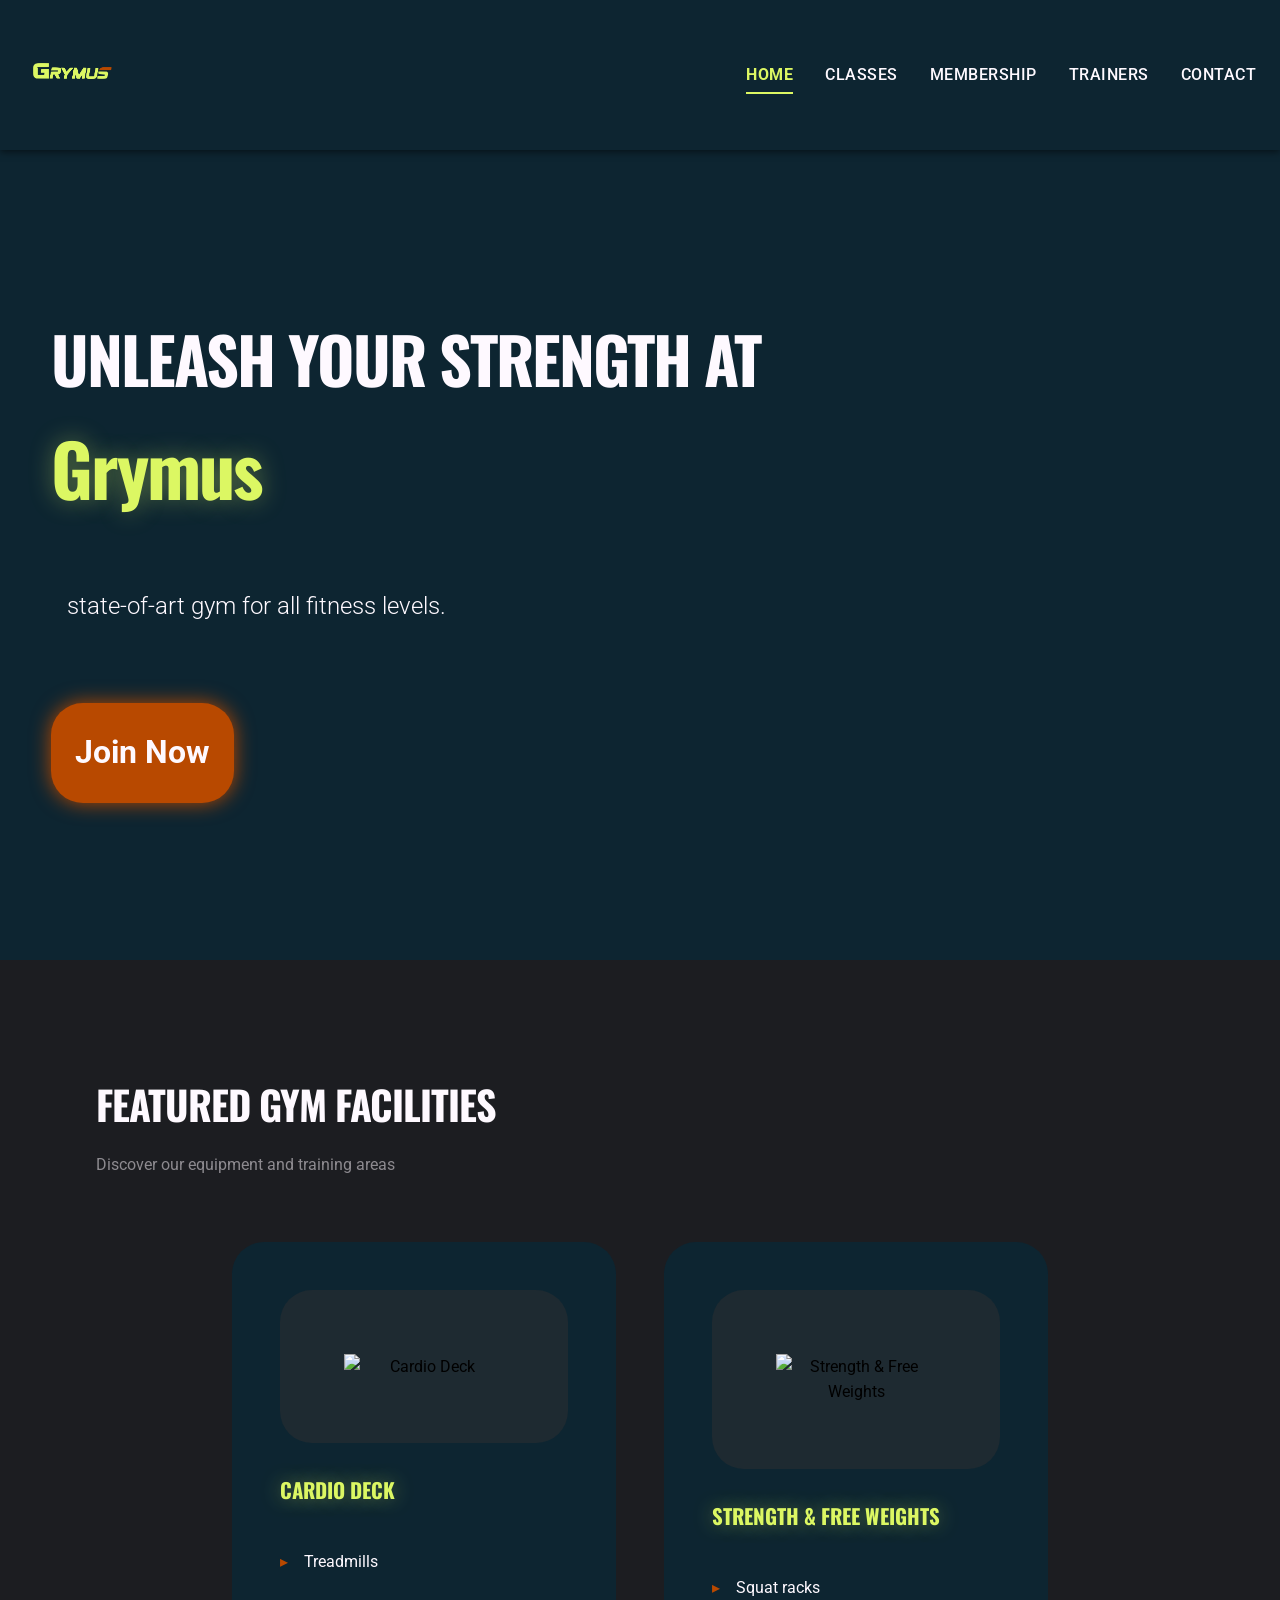
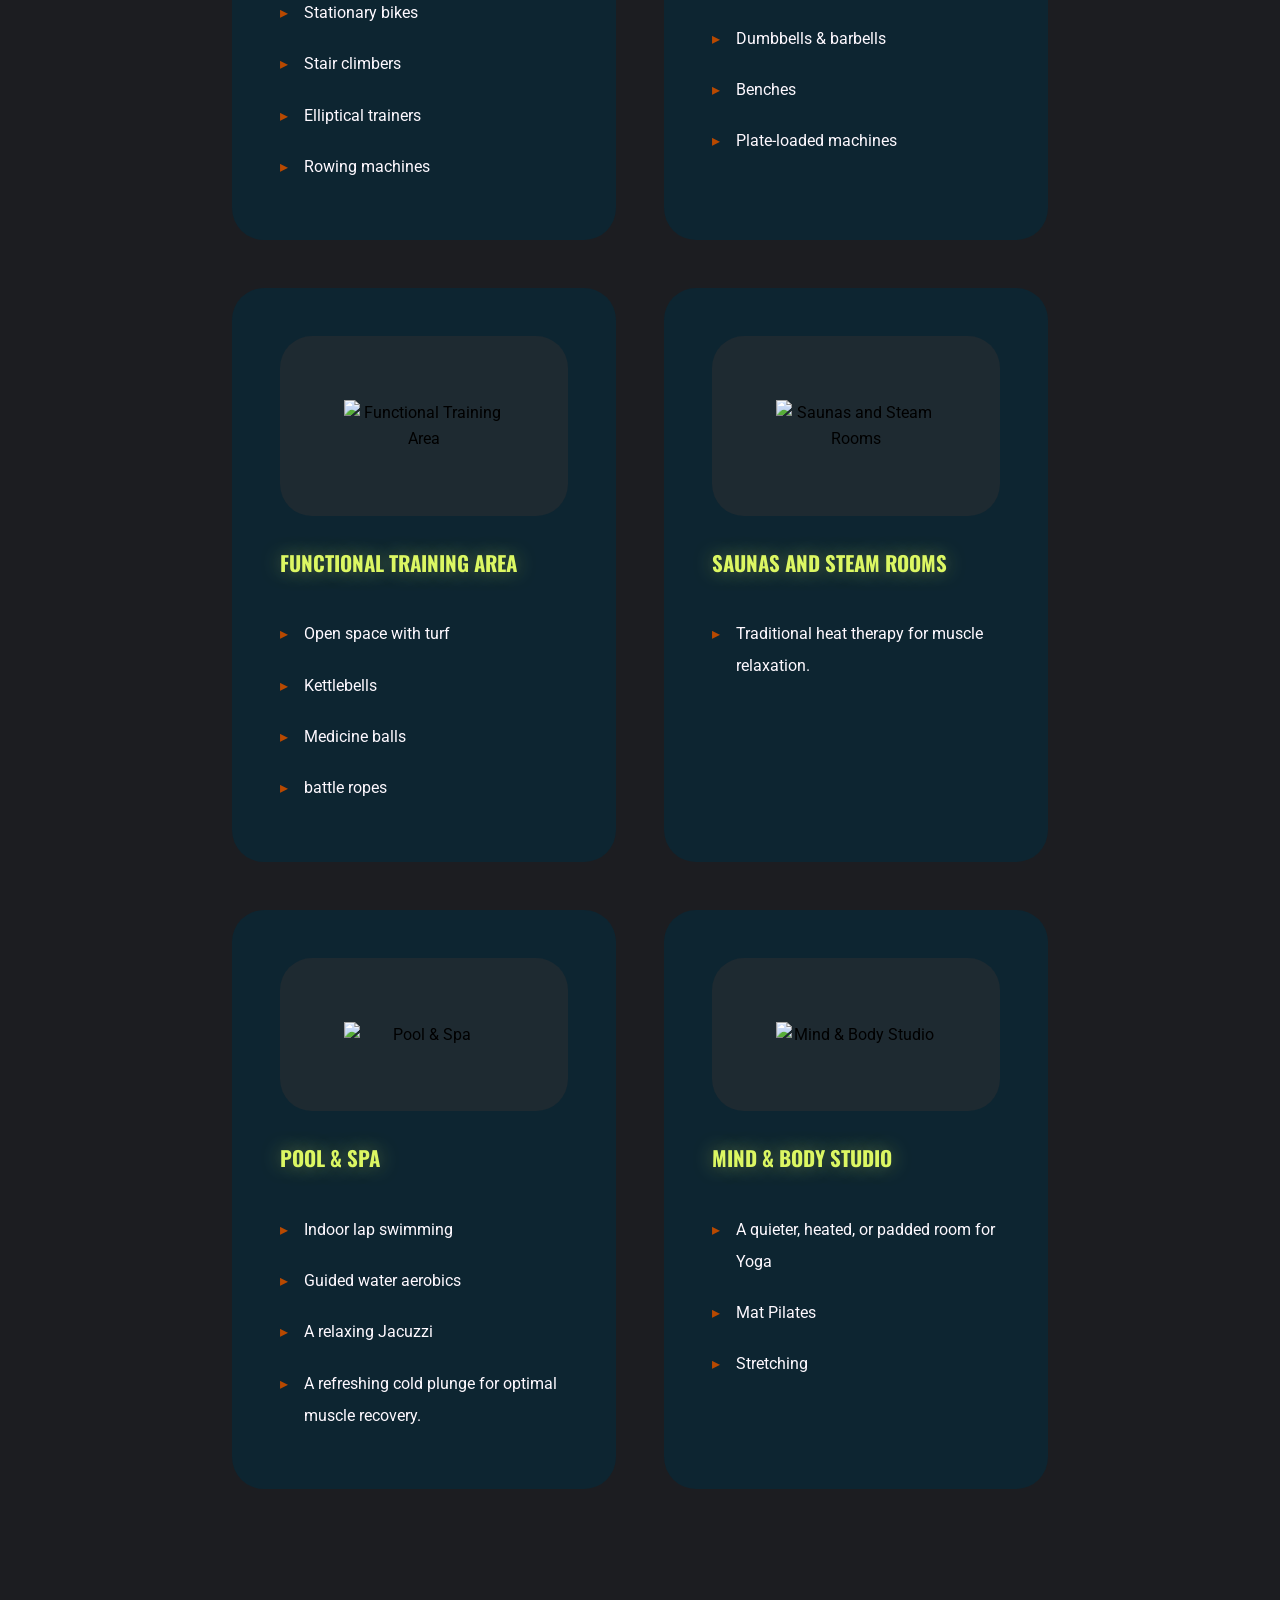
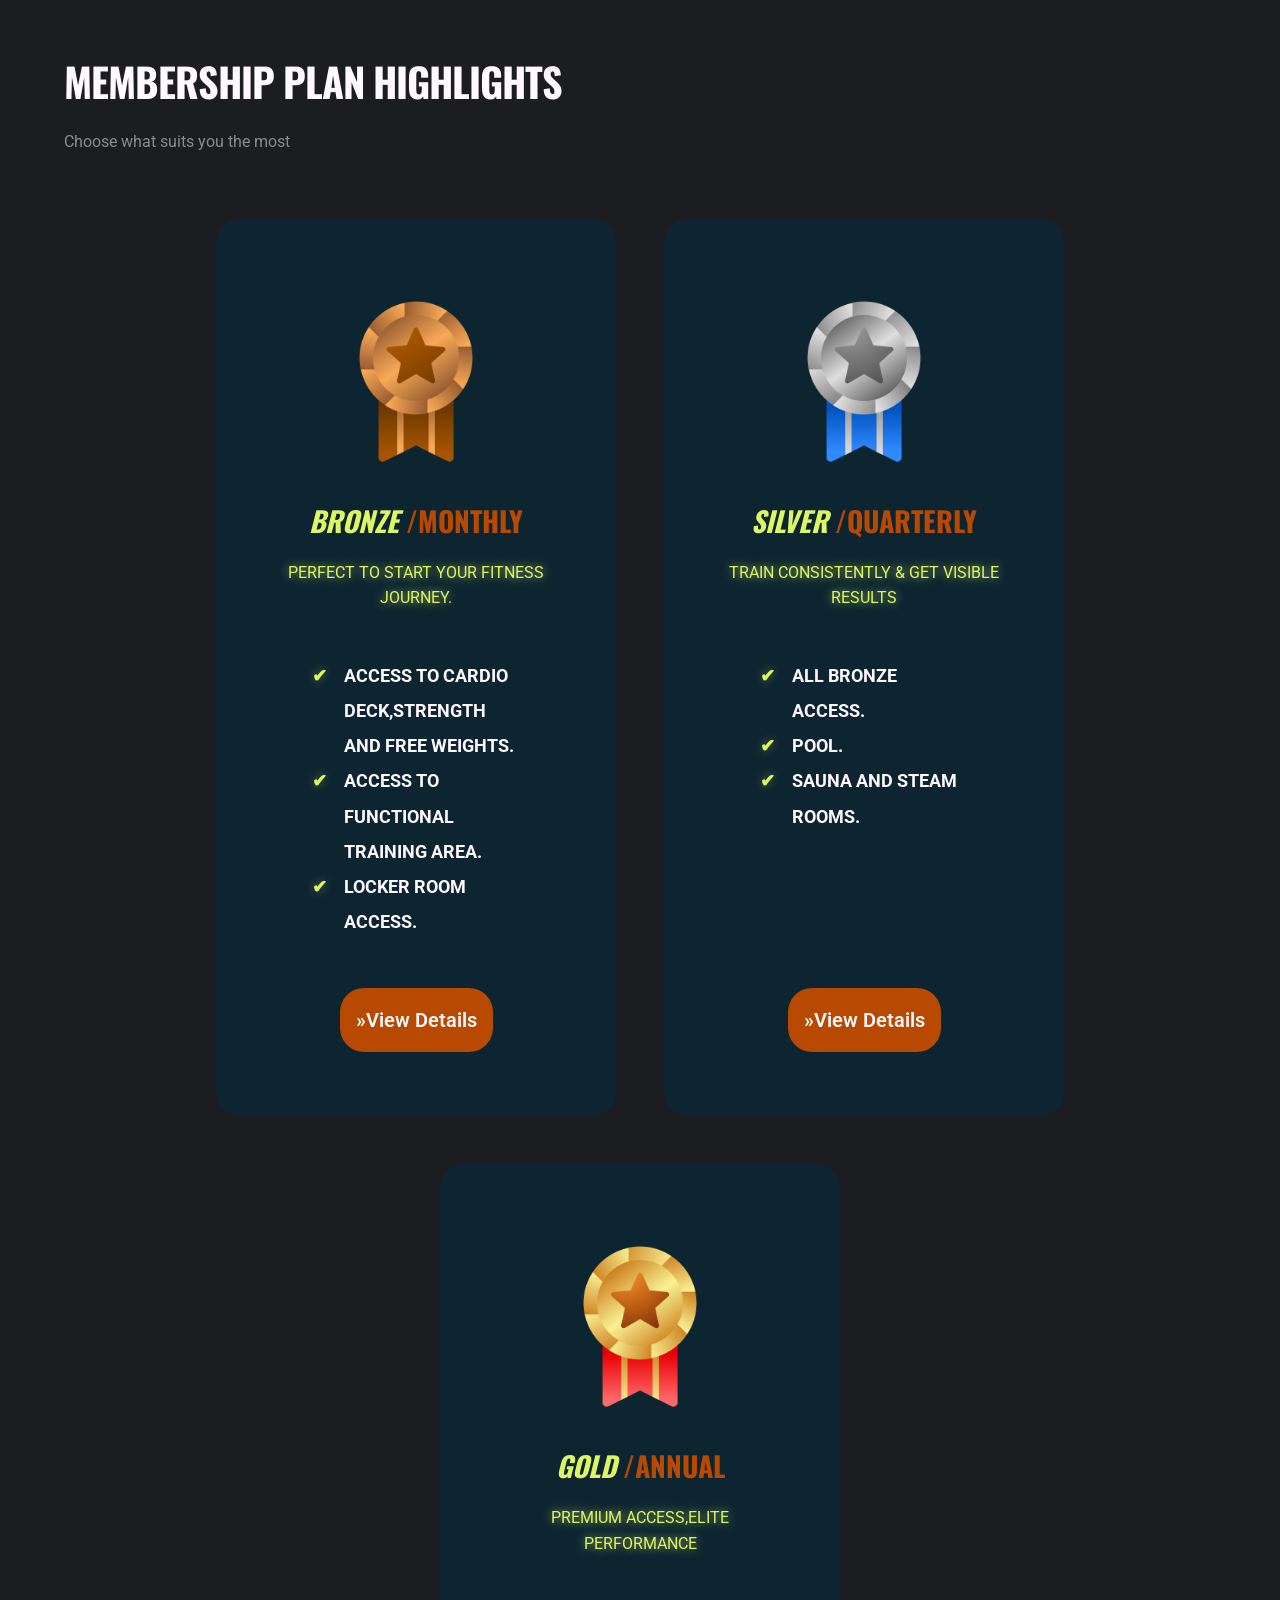
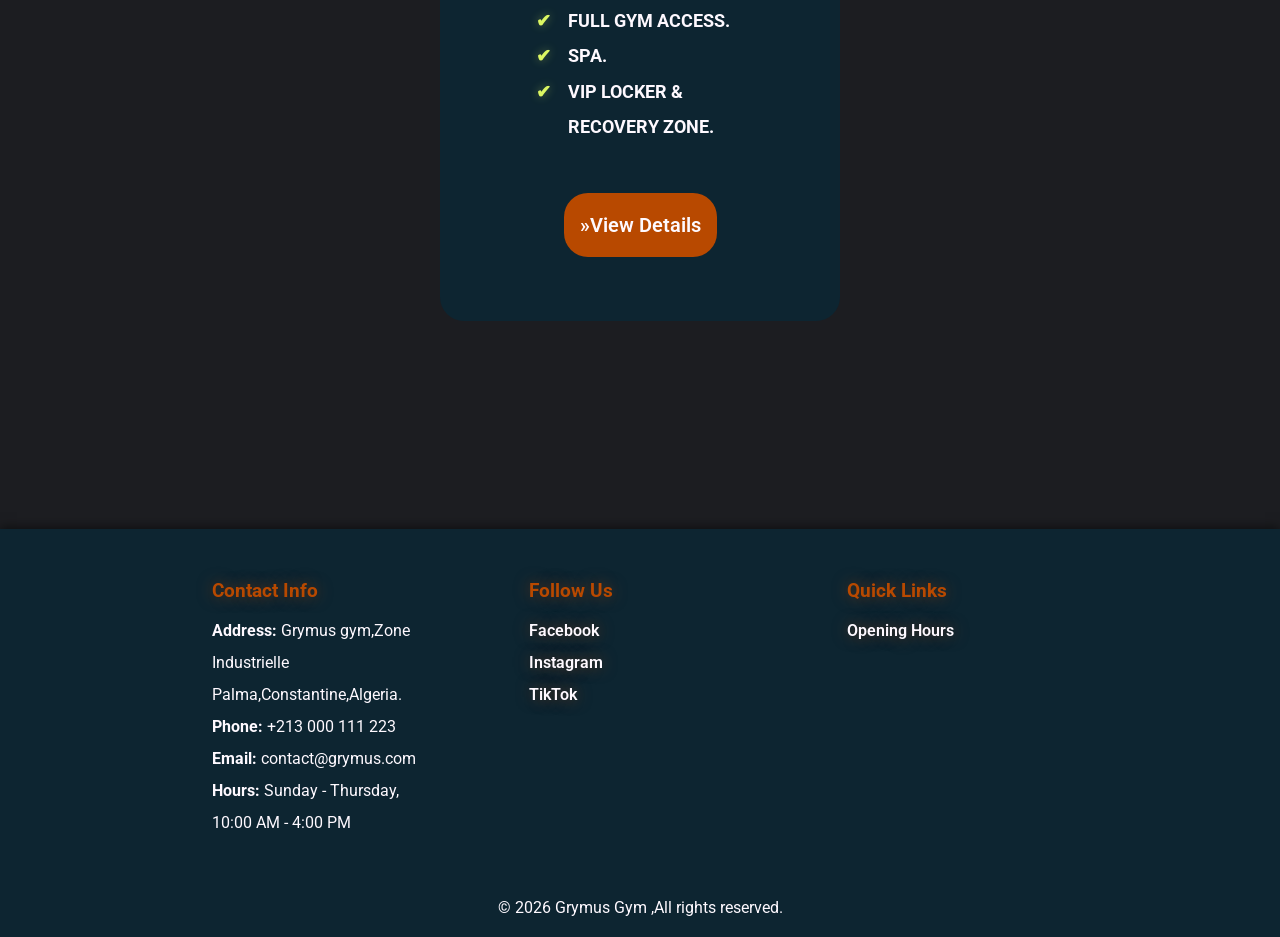
==== index.html @ 1674b396 "Add files via upload" ====
<!DOCTYPE html>
<html lang="en">
<head>
    <meta charset="UTF-8">
    <meta name="viewport" content="width=device-width, initial-scale=1.0">
    <title>Home-Grymus</title>
    <link rel="stylesheet" href="style.css">
    <link rel="preconnect" href="https://fonts.googleapis.com">
    <link rel="preconnect" href="https://fonts.gstatic.com" crossorigin>
    <link href="https://fonts.googleapis.com/css2?family=Inter:ital,opsz,wght@0,14..32,100..900;1,14..32,100..900&family=Oswald:wght@200..700&family=Roboto:ital,wght@0,100..900;1,100..900&family=Syne:wght@400..800&display=swap" rel="stylesheet">
</head>
<body>


    <!--NAVIGATION BAR-->

    <nav>
        <img src="imgs/logoWebDevFinal.png" alt="Grymus Logo" height="150" width="100">
        <ul>
            <li><a href="index.html" class="active">Home</a></li>
            <li><a href="classes.html">Classes</a></li>
            <li><a href="membership.html">Membership</a></li>
            <li><a href="trainers.html">Trainers</a></li>
            <li><a href="contact.html">Contact</a></li>
        </ul>
    </nav>


    <!--HERO SECTION-->

    <header id="hero">
        <h1>UNLEASH YOUR STRENGTH AT<br><span>Grymus</span></h1>
        <p>state-of-art gym for all fitness levels.</p>
        <a href="membership.html">Join Now</a>
    </header>



    <main>
    <!--FEATURED GYM FACILITIES SECTION-->
       <section id="featured-gym-facilities">
           <h2>Featured Gym Facilities</h2>
           <p>Discover our equipment and training areas</p>
           <div id="gym-facilities-cards">
              <div class="gym-facility-card">
                  <img src="" alt="Cardio Deck">
                  <h3>Cardio Deck</h3>
                  <ul>
                      <li>Treadmills</li>
                      <li>Stationary bikes</li>
                      <li>Stair climbers</li>
                      <li>Elliptical trainers</li>
                      <li>Rowing machines</li>
                  </ul>
              </div>
              <div class="gym-facility-card">
                  <img src="" alt="Strength & Free Weights">
                  <h3>Strength & Free Weights</h3>
                  <ul>
                      <li>Squat racks</li>
                      <li>Dumbbells & barbells</li>
                      <li>Benches</li>
                      <li>Plate-loaded machines</li>
                  </ul>
              </div>
              <div class="gym-facility-card">
                  <img src="" alt="Functional Training Area">
                  <h3>Functional Training Area</h3>
                  <ul>
                      <li>Open space with turf</li>
                      <li>Kettlebells</li>
                      <li>Medicine balls</li>
                      <li>battle ropes</li>
                  </ul>
              </div>
              <div class="gym-facility-card">
                  <img src="" alt="Saunas and Steam Rooms">
                  <h3>Saunas and Steam Rooms</h3>
                  <ul><li>Traditional heat therapy for muscle relaxation.</li></ul>
              </div>
              <div class="gym-facility-card">
                  <img src="" alt="Pool & Spa">
                  <h3>Pool & Spa</h3>
                  <ul>
                      <li>Indoor lap swimming</li>
                      <li>Guided water aerobics</li>
                      <li>A relaxing Jacuzzi</li>
                      <li>A refreshing cold plunge for optimal muscle recovery.</li>
                  </ul>
              </div>
              <div class="gym-facility-card">
                  <img src="" alt="Mind & Body Studio">
                  <h3>Mind & Body Studio</h3>
                  <ul>
                      <li>A quieter, heated, or padded room for Yoga</li>
                      <li>Mat Pilates</li>
                      <li>Stretching</li>
                  </ul>
              </div>
           </div>
       </section>
       <!--MEMBERSHIP PLAN HIGHLIGHTS SECTION-->
       <section id="membership-plan-highlights">
           <h2>Membership Plan Highlights</h2>
           <p>Choose what suits you the most</p>
           <div id="membership-cards">
               <div class="membership-plan-card">
                  <img src="imgs/bronze-medal.png" alt="Bronze Medal">
                  <h3><span>Bronze</span> /Monthly</h3>
                  <p>Perfect to start your fitness journey.</p>
                  <ul>
                      <li>Access to Cardio Deck,Strength and Free Weights.</li>
                      <li>Access to Functional Training Area.</li>
                      <li>Locker room access.</li>
                  </ul>
                  <a href="membership.html">View Details</a>
              </div>
              <div class="membership-plan-card">
                  <img src="imgs/silver-medal.png" alt="Silver Medal">
                  <h3><span>Silver</span> /Quarterly</h3>
                  <p>Train consistently & get visible results</p>
                  <ul>
                      <li>All Bronze access.</li>
                      <li>Pool.</li>
                      <li>Sauna and Steam Rooms.</li>
                  </ul>
                  <a href="membership.html">View Details</a>
              </div>
              <div class="membership-plan-card">
                  <img src="imgs/gold-medal.png" alt="Gold Medal">
                  <h3><span>Gold</span> /Annual</h3>
                  <p>Premium access,elite performance</p>
                  <ul>
                      <li>Full gym access.</li>
                      <li>Spa.</li>
                      <li>VIP locker & recovery zone.</li>
                  </ul>
                  <a href="membership.html">View Details</a>
              </div>
           </div>
        </section>
    </main>
    <!--FOOTER SECTION-->
    <footer>
        <div id="footer-columns">
            <div class="footer-column">
               <h3>Contact Info</h3>
               <ul>
                 <li><strong>Address:</strong> Grymus gym,Zone Industrielle Palma,Constantine,Algeria.</li>
                 <li><strong>Phone:</strong> +213 000 111 223</li>
                 <li><strong>Email:</strong> contact@grymus.com</li>
                 <li><strong>Hours:</strong> Sunday - Thursday, 10:00 AM - 4:00 PM</li>
               </ul>
            </div>
            <div class="footer-column">
               <h3>Follow Us</h3>
               <ul>
                   <li><a href="">Facebook</a></li>
                   <li><a href="">Instagram</a></li>
                   <li><a href="">TikTok</a></li>
               </ul>
           </div>
           <div class="footer-column">
               <h3>Quick Links</h3>
               <ul>
                 <li><a href="contact.html#opening-hours-table">Opening Hours</a></li>
               </ul>
           </div>
        </div>
        <p>&copy; 2026 Grymus Gym ,All rights reserved.</p>
   </footer>
   
</body>
</html>
---- style.css ----
*{
    box-sizing: border-box;
    margin: 0;
    padding: 0;
    

}

body{
    background: var(--bg);
    line-height: 1.6;
    font-size: 1rem;
    font-family: "Roboto", sans-serif;
    overflow-x: hidden;
}


/*colors*/

:root {
    --primary: #0D2531;       
    --accent: #DCF763;  
    --secondary: #B84900;      
    --bg: #1C1D21;      
    --text: #FEF9FF;           
}


/*navigation part*/

nav{
    position: sticky;
    top: 0;
    z-index: 1000;
    padding: 0 1rem;
    display: flex;
    flex-wrap: wrap;
    justify-content: space-between;
    background-color: var(--primary);
    align-items: center;
    box-shadow: 0 2px 7px rgba(0, 0, 0, 0.504);
    max-width: 100%;
}

nav ul{
    list-style: none;
    display: flex;
    flex-wrap: wrap;
    justify-content: space-between;
    gap: 0.75rem;

}

nav li a{
    text-decoration: none;
    font-size: 0.85rem;
    color: var(--text);
    font-weight: 500;
    letter-spacing: 0.5px;
    text-transform: uppercase;
    padding: 0.5rem 0;
    transition: color 0.3s ease;
}




nav li a:hover{
    color: var(--accent);
    
}

nav li a.active{
    color: var(--accent);
    font-weight: 700;
    border-bottom: 2px solid var(--accent);
}

/*hero part*/

#hero{
    height: 90vh;
    background-attachment: fixed;
    padding: 0 4%;
    background:var(--primary);
    display: flex;
    flex-direction: column;
    justify-content: center;
    align-items: flex-start;
    position: relative;
    gap: 30px;
}

#hero>h1{
    color: var(--text);
    font-size: 2rem;
    font-weight: 700;
    font-family: "Oswald", sans-serif;
    margin-bottom: 1rem;
    letter-spacing: -2px;
}

#hero  span{
    color: var(--accent);
    font-family: "Oswald", sans-serif;
    font-size: 2.5rem;
    text-shadow: 0 0 25px #dcf7635b;
}

#hero > p{
    color: var(--text);
    font-size: 1rem;
    font-weight: 300;
    padding: 1rem;
    margin-bottom: 2rem;
}

#hero > a{
    text-decoration: none;
    color: var(--text);
    font-size: 1.25rem;
    font-weight: bold;
    background-color: var(--secondary);
    padding: 1rem;
    border-radius: 1rem;
    box-shadow:0 0 20px var(--secondary);
}

#hero > a:hover{
    background: #8a3700;
    color: #fef9ffc6;
}

main {
    padding: 2rem 4%;
}

section h2{
    font-family: 'Oswald', sans-serif;
    font-size: 1.75rem;
    font-weight: 700;
    color: var(--text);
    text-transform: uppercase;
    margin-bottom: 1rem;
    letter-spacing: -1px;
    position: relative;
}
h2+p{
    color: #fef9ff7f;
    margin-bottom: 2rem;
    position: relative;
}

/*homepage gym facilities part*/

#featured-gym-facilities,#membership-plans{
    padding: 1rem;
    margin-bottom: 3rem;
}

#gym-facilities-cards{
    display: flex;
    flex-wrap: wrap;
    justify-content: center;
    gap: 3rem;
    margin-top: 4rem;
    
}

.gym-facility-card{
    flex: 0 0 100%;
    padding: 3rem;
    background-color: var(--primary);
    display: flex;
    flex-direction: column;
    gap: 30px;
    border-radius: 2rem;
    transition: all 0.3s ease;

}
.gym-facility-card:hover{
    box-shadow:  0 0 20px var(--accent);
    transform: translateY(10px);
}

.gym-facility-card img{
    background-color: #1e2a31;
    padding: 4rem;
    border-radius: 2rem;
    text-align: center;
}

.gym-facility-card h3{
    color: var(--accent);
    font-size: 1.3rem;
    text-transform: uppercase;
    text-align: left;
    text-shadow: 0 0 20px #dcf76367;
    font-family: "Oswald",sans-serif;
}


.gym-facility-card ul{
    list-style: none;
    text-align: left;
    line-height: 2;
}
.gym-facility-card li{
    padding-top: 0.6rem;
    padding-bottom: 0.6rem;
    color: var(--text);
    font-size: 1rem;
    padding-left: 1.5rem;
    position: relative;
}

.gym-facility-card li::before{
    content: "▸";
    color: var(--secondary);
    position: absolute;
    left: 0;
}

/*homepage membership plans part*/

#membership-cards{
    display: flex;
    flex-wrap: wrap;
    justify-content: center;
    gap: 3rem;
    margin:4rem 0 8rem 0;
}

.membership-plan-card{
    flex: 0 0 100%;
    text-align: center;
    background: var(--primary);
    padding: 4rem;
    border-radius: 1.5rem;
    display: flex;
    flex-direction: column;
    align-items: center;
    justify-content: space-between;
    gap: 1rem;
    transition: all 0.3s ease;
   
}

.membership-plan-card:hover{
    box-shadow: inset 0 0 20px #b84a00d3;
    transform: scale(1.02);
}

.membership-plan-card h3{
    color: var(--secondary);
    font-size: 1.75rem;
    font-family: "Oswald",sans-serif;
    text-transform: uppercase;
}

.membership-plan-card span{
    color: var(--accent);
    font-style: italic;
}

.membership-plan-card img{
    height: 200px;
    width: 200px;
}

.membership-plan-card ul{
    list-style: none;
    color: var(--text);
    text-align: left;
    line-height: 2;
    padding: 2rem;
    
}

.membership-plan-card li{
    font-size: 1.1rem;
    font-weight: 700;
    padding-left: 2rem;
    text-transform: uppercase;
    position: relative;
    font-family: 'roboto',sans-serif;
    
}
.membership-plan-card li::before{
    content: "✔";
    color: var(--accent);
    text-shadow: 0 0 10px #dcf7636a;
    position: absolute;
    left: 0;
}


.membership-plan-card a{
    padding: 1rem;
    text-decoration: none;
    font-size: 1.25rem;
    background: var(--secondary);
    border-radius: 1.5rem;
    color: var(--text);
    font-weight: 600;
    margin-top: auto;
}

.membership-plan-card a::before{
    content: '\00BB';
    color: var(--text);
}

.membership-plan-card p{
    color: var(--accent);
    text-shadow: 0 0 10px #dcf763be;
    text-transform: uppercase;
}

.membership-plan-card a:hover{
    background: #8a3700;
    color: #fef9ffc6;
}


/*footer part*/

footer{
    display: flex;
    flex-direction: column;
    align-items: center;
    justify-content: center;
    gap: 1.5rem;
    background-color: var(--primary);
    padding: 1rem;
    color: var(--text);
    box-shadow: 0 -2px 10px rgba(0, 0, 0, 0.504);
}

#footer-columns{
    display: flex;
    justify-content: center;
    align-items: flex-start;
    flex-wrap: wrap;
    gap: 2rem;
}

.footer-column{
    padding: 2rem;
    flex: 1 1 15.5rem;
}

.footer-column ul{
    list-style: none;
    line-height: 2;
}

.footer-column h3,.footer-column a{
    padding-bottom: 0.5rem;
    color: var(--secondary);
    text-shadow: 0 0 15px #b84a008d;
} 

.footer-column a,#contact-us a{
    text-decoration: none;
    font-weight: 600;
    color: var(--text);
}

.footer-column a:hover,#contact-us a:hover{
    color: var(--accent);
    text-shadow: 0 0 15px #dcf76364;
    text-decoration: underline var(--accent);
}




.page-header{
    padding: 3rem 1.5rem ;
    text-align: center;
    background: var(--primary);
}
.page-header h1{
    text-transform: uppercase;
    letter-spacing: -2px;
    font-size: 2rem;
    font-family: 'Oswald',sans-serif;
    color: var(--text);
    

}

.page-header span{
    color: var(--accent);
    text-shadow: 0 0 10px #dcf7638b;
}

.page-header p{
    color: var(--text);
    text-transform: uppercase;
    font-size: 1rem;
    font-style: italic;
}


/*classes part*/


#classes-table caption{
    color: var(--text);
    font-family:"Oswald",sans-serif ;

 }

#classes-table,#opening-hours-table{
    overflow-x: auto;
    -webkit-overflow-scrolling: touch;
    display: block;
}


#classes-table table,#opening-hours-table table{
    border-collapse: collapse;
    margin: 25px 0;
    font-size: 0.8em;
    min-width: 400px;
    border-radius: 9px 9px 0 0;
    overflow: hidden;
    box-shadow:0 0 20px #3a3c45b1;
    transition: all 0.3s ease;
}
#classes-table thead tr,#opening-hours-table thead tr{
    color: var(--accent);
    text-align: center;
    background-color: var(--primary);
    font-weight: 500;
}
#classes-table th,#classes-table td,#opening-hours-table th,#opening-hours-table td{
    padding: 8px 10px;
    font-weight: 500;
}

#classes-table tbody tr:nth-of-type(even),#opening-hours-table tbody tr:nth-of-type(even){
    background-color:#27282d9e;
}

#classes-table td,#opening-hours-table td{
    border: 1px solid var(--primary);
}

#classes-table td, td a,#opening-hours-table td{
    text-decoration: none;
    color: var(--text);
    font-family: 'Lucida Sans Regular', 'Lucida Grande', 'Lucida Sans Unicode', Geneva, Verdana, sans-serif ;
    
}

#classes-table td a:hover{
    color: var(--secondary);
}


/*membership page part*/

#membership-plans-container{
    display: grid;
    grid-template-columns: 1fr;
    gap: 2rem;
    margin-top: 4rem;
}

.membership-plan{
    text-align: center;
    display: flex;
    flex-direction: column;
    flex:0 0 26rem;
    align-items: center;
    justify-content: space-between;
    background-color: var(--primary);
    padding: 4rem;
    border-radius: 1.25rem;
    gap: 1rem;
    transition: all 0.3s ease;
    
}

.membership-plan:hover{
    transform: scale(1.05);
    background: linear-gradient(135deg,var(--primary) 0%,#102c3a 50%, #1c3f3c 75%,#dcf76368 100%);
}

.membership-plan h3{
    color: var(--text);
    font-size: 2rem;
    font-family: 'Oswald', sans-serif;
    text-transform: uppercase;
    letter-spacing: -1px;
    margin-bottom: 2rem;
}

.membership-plan h3 span{
    color: var(--secondary);
}

.membership-plan h3 .badge{
    color: var(--accent);
    text-shadow: 0 0 20px #dcf76360;
}

.membership-plan h3 .badge::before{
    content: "\2605";
    color: var(--secondary);
    font-size: 2.5rem;
    margin-right: 6px;
    text-shadow: 0 0 10px var(--secondary);
}

.recommended{
    box-shadow: 0 0 30px #b84a009d;
}

.membership-plan h4{
    color: var(--text);
    text-transform: uppercase;
    font-size: 1.5rem;
    letter-spacing: -0.5px;
}

.membership-plan dl{
    text-align: left;
    padding: 0.75rem;
}
.membership-plan dt{
    color: var(--secondary);
    font-weight: 700;
    font-size: 1.2rem;
    text-transform: uppercase;
}
.membership-plan dd{
    color: var(--text);
    font-weight: 500;
}

.price{
    font-weight: 700;
    font-size: 2rem;
    color: var(--accent);
    text-shadow: 0 0 10px #dcf7639b;
    text-transform: uppercase;
    font-family: "Oswald",sans-serif;
    letter-spacing: -2px;
    margin-bottom: 1rem;
}

.price::after{
    content:'';
    display: block;
    width: 40%;
    height: 4px;
    margin-top: 4px;
    background: var(--accent);
    border-radius: 2px;
    opacity: 0.6;
}

#registration-form{
    padding: 1rem;
}

#registration-form fieldset,#contact-form fieldset{
    padding: 1.5rem;
    border-radius: 1rem;
    background: var(--primary);
    border-color: var(--accent);
    margin: 1.5rem 0;
    display: flex;
    flex-direction: column;
    justify-content: center;
    align-items: center;
    gap: 0.5rem;
    box-shadow: 0 0 30px #dcf76340;
}

#registration-form fieldset legend,#contact-form fieldset legend{
    color: var(--accent);
    text-transform: uppercase;
    letter-spacing: -0.5px;
    font-weight: 700;
    font-size: 1.2rem;
    font-family: 'Oswald',sans-serif;
}

#registration-form fieldset input,#contact-form input{
    padding: 1rem;
    border-radius: 1rem;
    color: var(--secondary);
    font-weight: 600;
    width: 90%;
    transition: all 0.2s ease;
}


input[type="radio"],input[type="checkbox"]{
    accent-color: var(--accent);
}

input[type="radio"]:checked:focus ,input[type="radio"]:checked:hover{
    box-shadow: 0 0 8px #dcf76366;
    cursor: pointer;
}

input[type="checkbox"]:focus{
    box-shadow: 0 0 8px #dcf76366;
    cursor: pointer;
}

#plan-radio{
    display: flex;
    flex-direction: column;
    justify-content: space-between;
    align-items: flex-start;
    gap: 1rem;
}

#registration-form fieldset input:focus,#contact-form input:focus,#contact-form textarea:focus{
    background-color: #dcf763c8;
    outline: none;
    border: 3px solid var(--secondary);
    box-shadow: inset 0 0 10px #b84a00d7;
}

#registration-form fieldset input:hover,#contact-form input:hover{
    transform: scale(1.02);
}



#plan-radio>label{
    display: flex;
    align-items: center;
    gap: 0.5rem;
    cursor: pointer;
    margin-bottom: 0.5rem;
}

#registration-form fieldset label,#contact-form fieldset label{
    color: var(--text);
    font-size: 1rem;
    font-weight: 700;
    text-transform: uppercase;
}

#terms-and-conditions{
    display: flex;
    flex-direction: column;
    align-items: center;
    justify-content: center;
    gap: 1.5rem;
}

#terms-and-conditions label{
    font-size: 1.5rem;
    font-weight: 700;
    color: var(--text);
}

#terms-and-conditions a{
    text-decoration: none;
    color: var(--secondary);
    transition: all 0.3s ease;

}

#terms-and-conditions a:hover{
    text-shadow: 0 0 10px var(--secondary);
    transform: scale(1.05);
}


/*contact page*/

#registration-form button,#contact-form button{
    padding: 1rem;
    font-size: 1.25rem;
    color: var(--text);
    background: var(--secondary);
    border-radius: 1rem;
    border: none;
    font-weight: 700;
    margin: 1.5rem;
    transition: all 0.3s ease;

}

#registration-form button:hover,#contact-form button:hover{
    transform: scale(1.05);
    box-shadow: 0 0 10px #b84a0083;
}




#contact-form{
    flex: 0 0 55%;

}

#contact-form textarea{
    border-radius: 0.5rem;
    margin: 1rem 0;
    resize: none;
    height: 200px;
    width: 100%;
    transition: all 0.3s ease;
}

#contact-form textarea:hover{
    box-shadow: 0 0 15px var(--secondary);
    transform: scale(1.025);
}

#info-block{
    flex: 0 0 30%;
    display: flex;
    flex-direction: column;
    justify-content: center;
    align-items: center;
}


#contact-form-and-info{
    display: flex;
    flex-wrap: wrap;
    justify-content: center;
    align-items: stretch;
    gap: 3rem;
}

iframe{
    width: 100%;
    height: 300px;
    border-radius: 1rem;
    margin: 1.5rem 0;
    transition: all 0.3s ease;

}

iframe:hover{
    box-shadow: 0 0 20px #dcf763cf;
    transform: scale(1.025);
}
#contact-us,#location,#opening-hours-table{
    text-align: center;
    color: var(--text);
    font-size: 1rem;
    padding: 1rem;
}
#contact-us strong{
    color: var(--accent);
    font-family: 'oswald',sans-serif;
    font-size: 1.3rem;
}

#opening-hours-table caption{
    padding: 1.5rem;
    font-size: 1.5rem;
    font-weight: bold;
    font-family: "oswald",sans-serif;
    color: var(--secondary);
}

#opening-hours-table td:hover,#opening-hours-table th:hover{
    transform: scale(1.05);
}

/*responsive on desktop*/
@media (min-width:1024px){
    #membership-plans-container{
        grid-template-columns: repeat(3,1fr);
    }
    #hero > h1 { font-size: 4rem; }
    #hero span  { font-size: 4.5rem; }
    #hero > p   { font-size: 1.5rem; }
    #hero > a   { font-size: 2rem; padding: 1.5rem; border-radius: 2rem; }
    section h2  { font-size: 2.5rem; }
    .page-header h1 { font-size: 3.5rem; }
    .page-header p  { font-size: 1.5rem; }
    .gym-facility-card    { flex: 0 0 24rem; }
    .membership-plan-card { flex: 0 0 25rem; }
    .page-header { padding: 8rem 6rem; }
    nav ul { gap: 2rem; flex-wrap: nowrap; }
    main { padding: 5rem 5%; }
    #featured-gym-facilities,
    #membership-plans { padding: 2rem; margin-bottom: 8rem; }
    .page-header { padding: 8rem 6rem; }
    #registration-form { padding: 4rem; }
    #registration-form fieldset,#contact-form fieldset { padding: 3rem; margin: 3rem 0; }
    #contact-form textarea { width: 300px; height: 300px; }
    #registration-form fieldset input,#contact-form input { width: 60%; }
    nav { padding: 0 1.5rem; }
    nav ul { gap: 2rem; flex-wrap: nowrap; }
    nav li a { font-size: 1rem; }
    #contact-us,#location,#opening-hours-table { font-size: 1.2rem; padding: 2rem; }
    #plan-radio { gap: 2.5rem; }
    #classes-table,#opening-hours-table { overflow-x: visible; display: revert; }
    #classes-table table,#opening-hours-table table { font-size: 0.9em; }
    #classes-table th,#classes-table td,#opening-hours-table th,#opening-hours-table td { padding: 12px 15px; }
}

/*responsive on tablet*/
@media (min-width:768px)and(max-width:1023px){
    #membership-plans-container{
        grid-template-columns: repeat(2,1fr);
    }
    #hero > h1 { font-size: 3rem; }
    #hero span  { font-size: 3.5rem; }
    #hero > p   { font-size: 1.25rem; }
    .gym-facility-card{ flex: 0 0 20rem; }
    .membership-plan-card { flex: 0 0 21rem; }
    section h2  { font-size: 2rem; }
    .page-header h1 { font-size: 2.75rem; }
    .page-header p  { font-size: 1.25rem; }
    .page-header { padding: 6rem 4rem; }
    #registration-form fieldset input,
    #contact-form input { width: 60%; }
    iframe { width: 450px; height: 550px; }
    nav ul { gap: 1.25rem; }
    main { padding: 3rem 5%; }
    #featured-gym-facilities,
    #membership-plans { padding: 1.5rem; margin-bottom: 5rem; }
    .page-header { padding: 6rem 4rem; }
    #registration-form { padding: 2.5rem; }
    #registration-form fieldset,
    #contact-form fieldset { padding: 2rem; margin: 2rem 0; }
    nav ul { gap: 1.25rem; }
    nav li a { font-size: 0.9rem; }
    #contact-us,#location,#opening-hours-table { font-size: 1.1rem; padding: 1.5rem; }
    #classes-table table,
    #opening-hours-table table { font-size: 0.85em; }
}
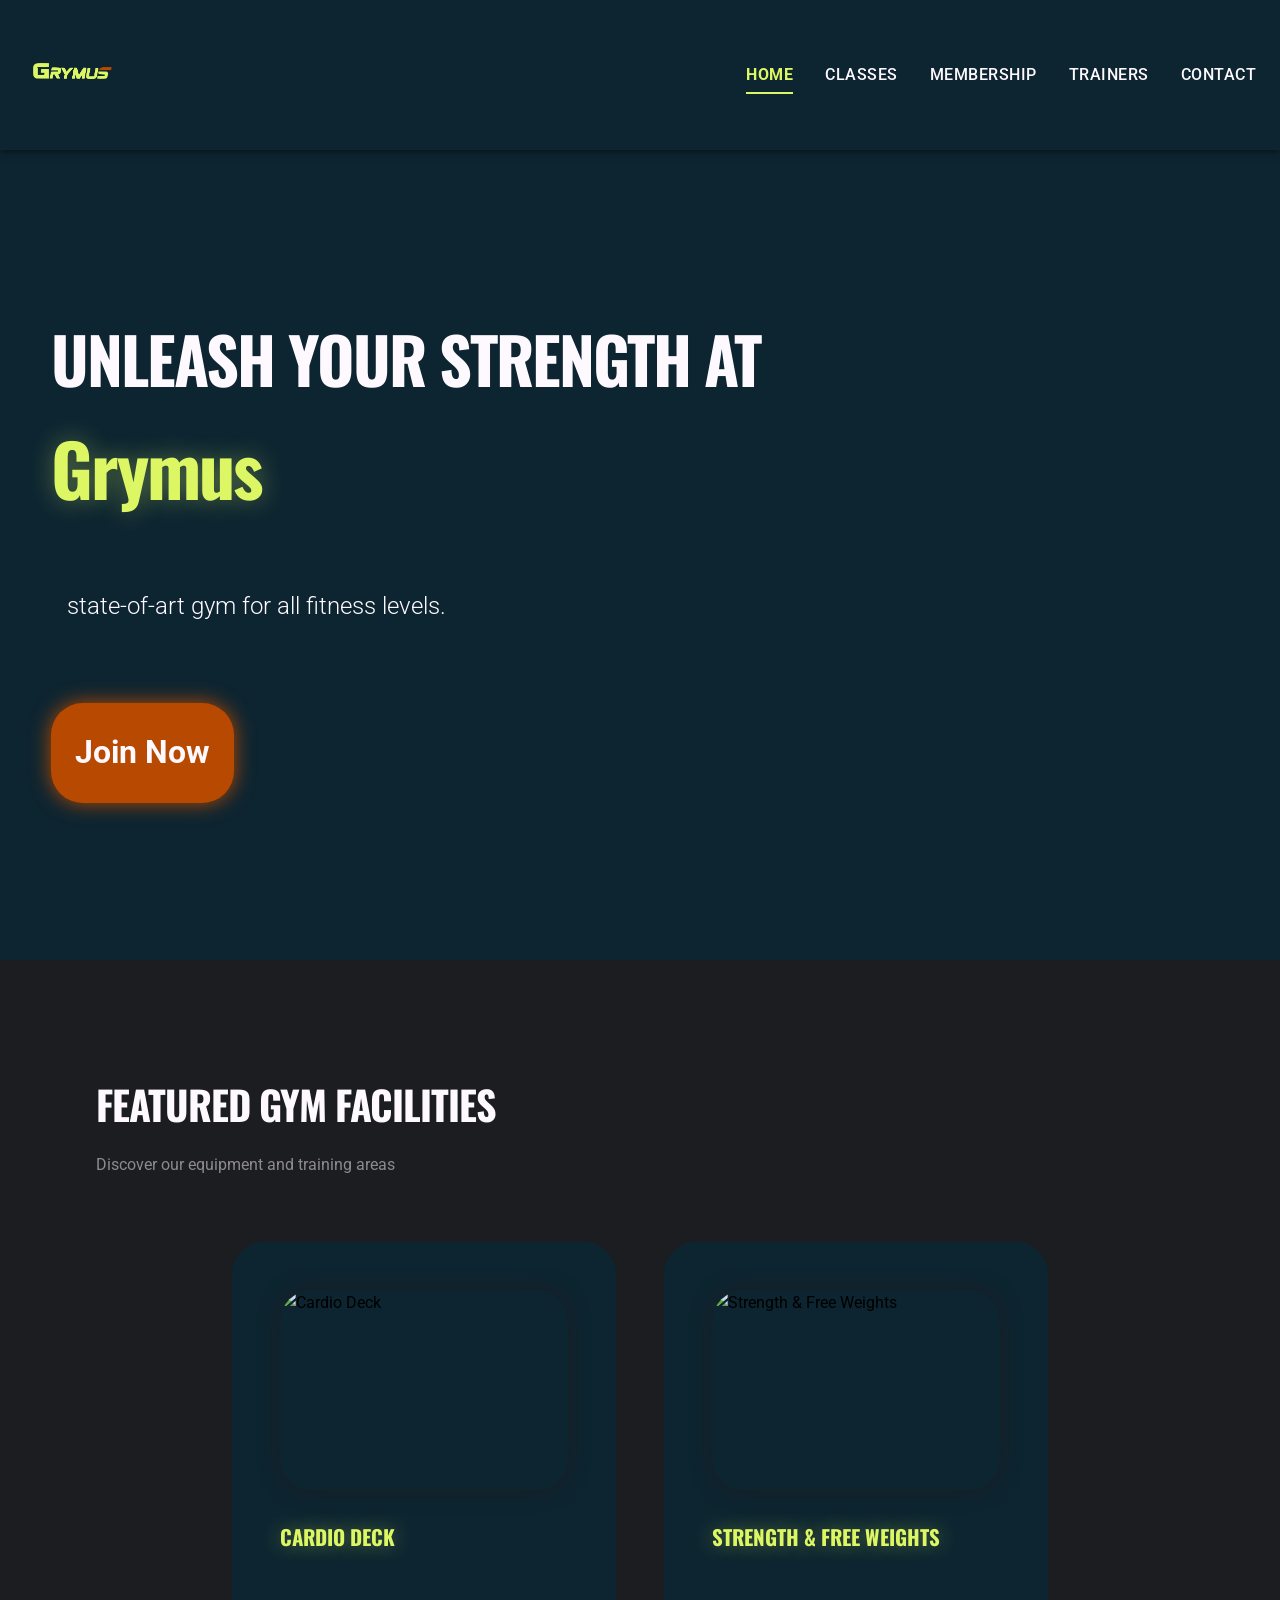
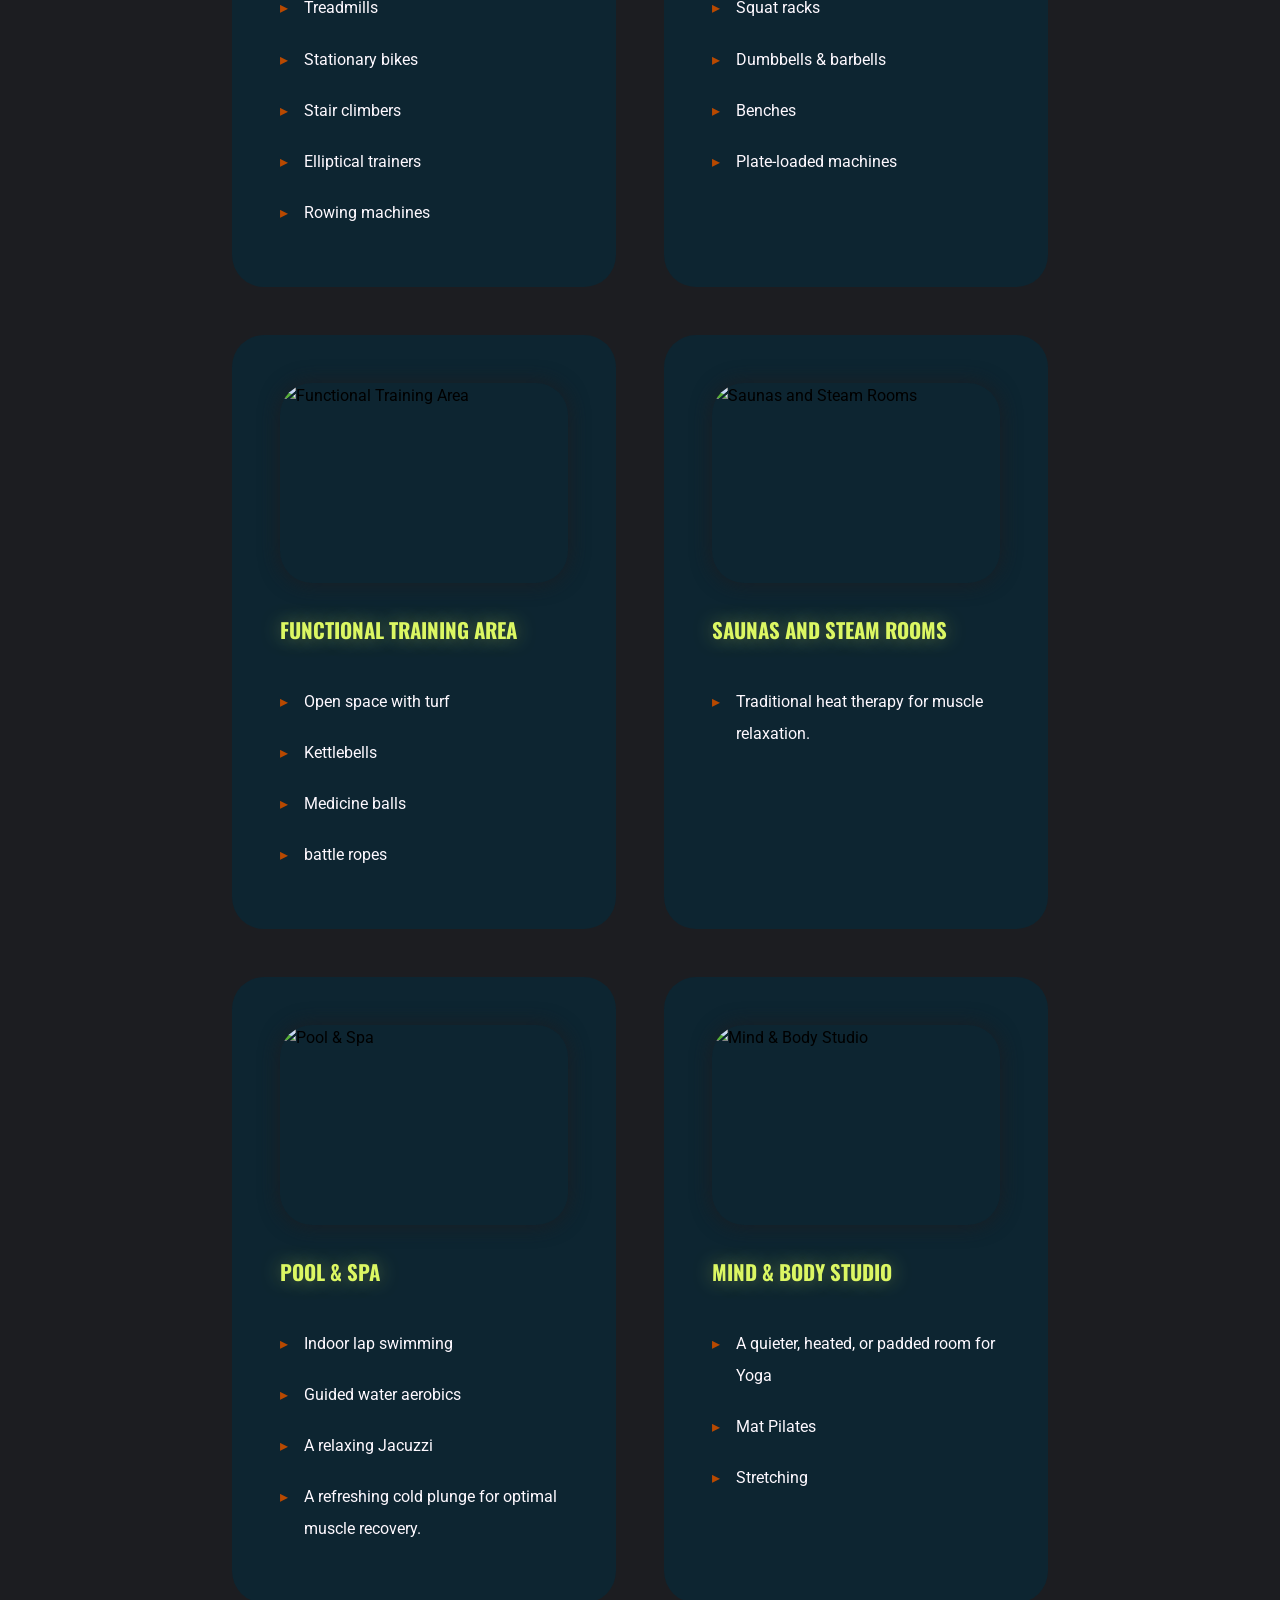
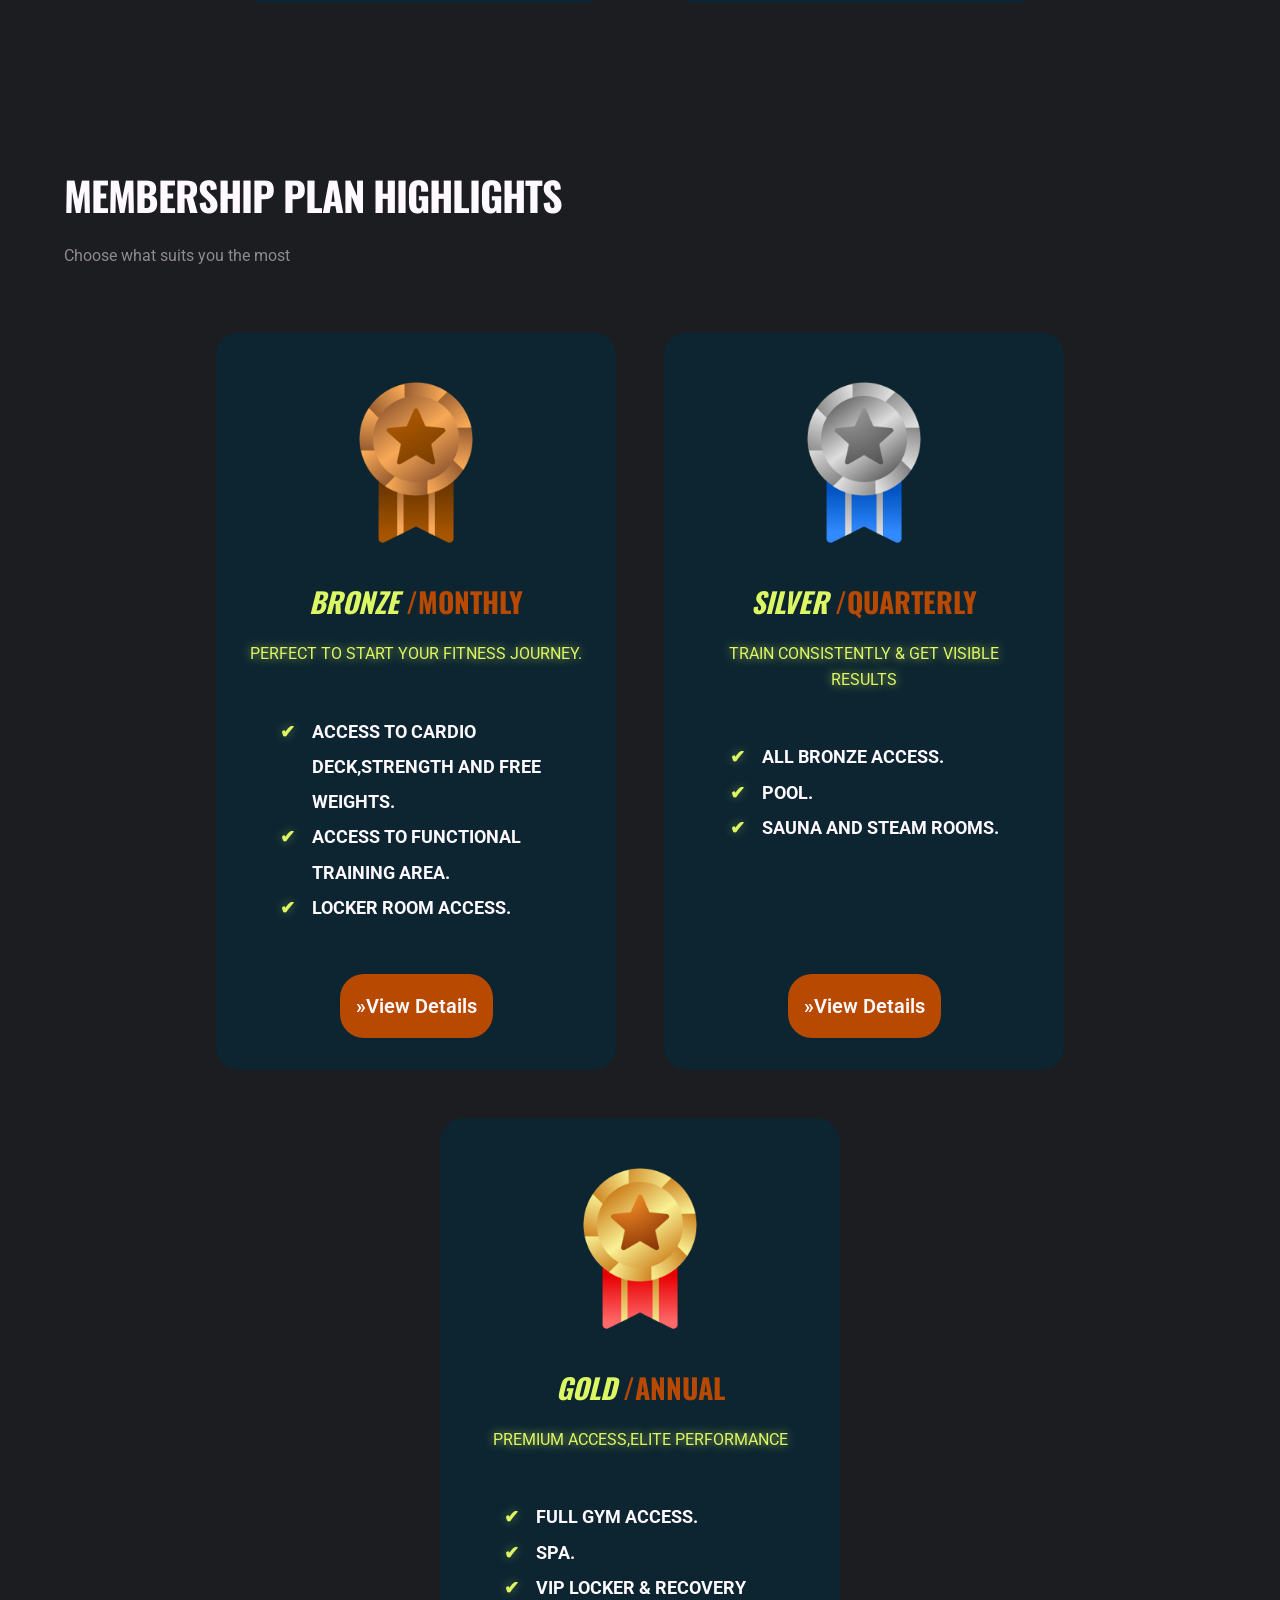
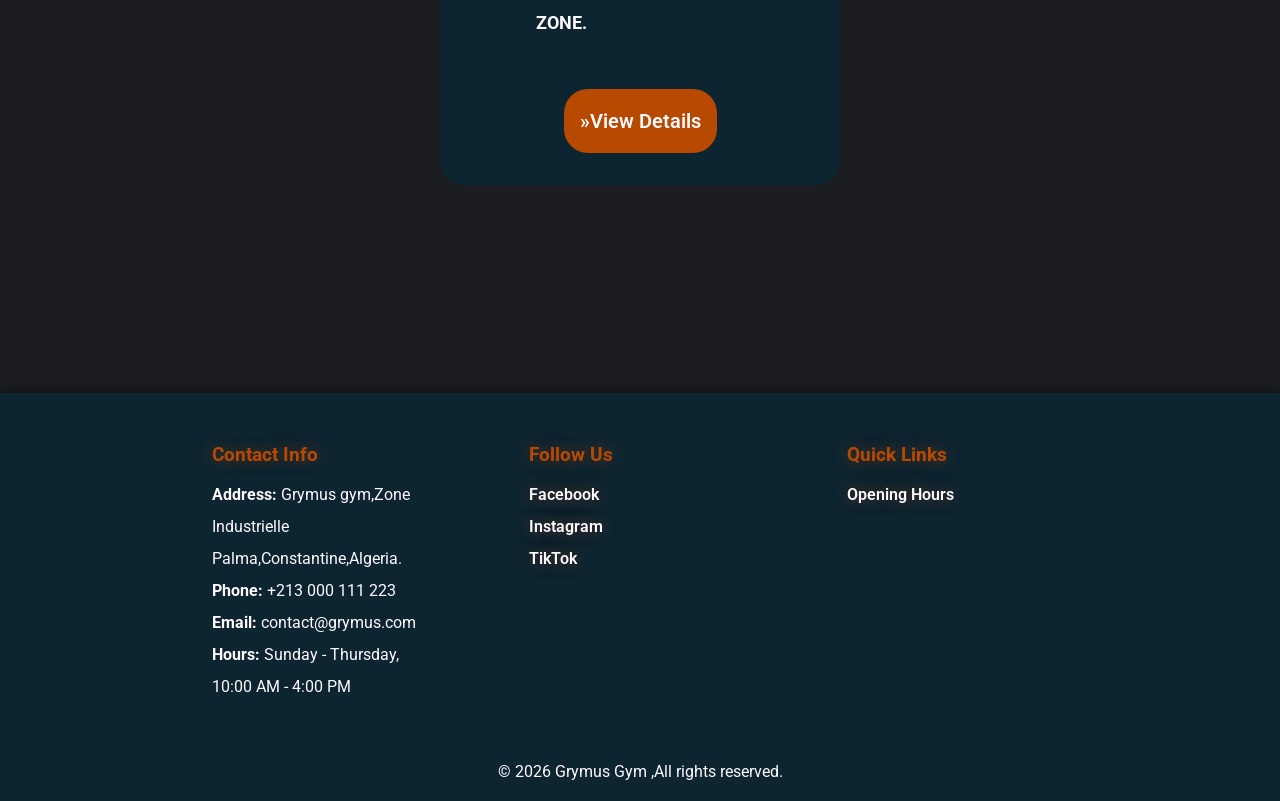
==== commit 97bda839: "Add files via upload" ====
--- a/index.html
+++ b/index.html
@@ -43,7 +43,7 @@
            <p>Discover our equipment and training areas</p>
            <div id="gym-facilities-cards">
               <div class="gym-facility-card">
-                  <img src="" alt="Cardio Deck">
+                  <img src="https://media.istockphoto.com/id/927519746/photo/treadmill-in-fitness-room-background-with-color-tone-and-light-flare-effect.jpg?s=612x612&w=0&k=20&c=zAE_LJIpEmzmOjGNPePu9nSNcNX2QKRZBbP9vSFfZzI=" alt="Cardio Deck">
                   <h3>Cardio Deck</h3>
                   <ul>
                       <li>Treadmills</li>
@@ -54,7 +54,7 @@
                   </ul>
               </div>
               <div class="gym-facility-card">
-                  <img src="" alt="Strength & Free Weights">
+                  <img src="https://media.istockphoto.com/id/2154202699/photo/dark-gym-interior-with-sports-equipment-empty-room-in-the-morning.jpg?s=612x612&w=0&k=20&c=Z2tt0g_VscMP0blcJk4oka7h3niwntI3UnLZR9tmR_g=" alt="Strength & Free Weights">
                   <h3>Strength & Free Weights</h3>
                   <ul>
                       <li>Squat racks</li>
@@ -64,7 +64,7 @@
                   </ul>
               </div>
               <div class="gym-facility-card">
-                  <img src="" alt="Functional Training Area">
+                  <img src="https://media.istockphoto.com/id/1153467945/photo/barbell-dumbbells-lie-on-the-floor-against-the-background-of-the-gym-free-weight-training.jpg?s=612x612&w=0&k=20&c=XrOwjgjfifHRbbRlaYpSB_rLk-WcAwo9gfhsXMZrox0=" alt="Functional Training Area">
                   <h3>Functional Training Area</h3>
                   <ul>
                       <li>Open space with turf</li>
@@ -74,12 +74,12 @@
                   </ul>
               </div>
               <div class="gym-facility-card">
-                  <img src="" alt="Saunas and Steam Rooms">
+                  <img src="https://media.istockphoto.com/id/1028095390/photo/sauna-warm-image.jpg?s=612x612&w=0&k=20&c=ZC4L1G5_0noRbokfMSZhvhpzM8AME5aUBi5NC88hr_U=" alt="Saunas and Steam Rooms">
                   <h3>Saunas and Steam Rooms</h3>
                   <ul><li>Traditional heat therapy for muscle relaxation.</li></ul>
               </div>
               <div class="gym-facility-card">
-                  <img src="" alt="Pool & Spa">
+                  <img src="https://media.istockphoto.com/id/2132093423/photo/swimming-pool-in-modern-hotel-spa-and-wellness-center.jpg?s=612x612&w=0&k=20&c=H6TdayFD9tNXcVesxHJTuNpxEIC56WXoMiv799YXS_w=" alt="Pool & Spa">
                   <h3>Pool & Spa</h3>
                   <ul>
                       <li>Indoor lap swimming</li>
@@ -89,7 +89,7 @@
                   </ul>
               </div>
               <div class="gym-facility-card">
-                  <img src="" alt="Mind & Body Studio">
+                  <img src="https://media.istockphoto.com/id/1419787020/photo/meditating-in-lotus-position.jpg?s=612x612&w=0&k=20&c=V12e5m-2KIpr7I7aTzlZpOt4hhWxwwKgz5HhbtdBuC4=" alt="Mind & Body Studio">
                   <h3>Mind & Body Studio</h3>
                   <ul>
                       <li>A quieter, heated, or padded room for Yoga</li>
--- a/style.css
+++ b/style.css
@@ -184,10 +184,11 @@
 }
 
 .gym-facility-card img{
-    background-color: #1e2a31;
-    padding: 4rem;
+    width: 100%;
+    height: 200px;
+    object-fit: cover;
     border-radius: 2rem;
-    text-align: center;
+    box-shadow:0 0 20px #1c1d21e0;
 }
 
 .gym-facility-card h3{
@@ -232,10 +233,10 @@
 }
 
 .membership-plan-card{
-    flex: 0 0 100%;
+    flex: 0 0 90%;
     text-align: center;
     background: var(--primary);
-    padding: 4rem;
+    padding: 2rem;
     border-radius: 1.5rem;
     display: flex;
     flex-direction: column;
@@ -248,7 +249,7 @@
 
 .membership-plan-card:hover{
     box-shadow: inset 0 0 20px #b84a00d3;
-    transform: scale(1.02);
+    transform: scale(1.01);
 }
 
 .membership-plan-card h3{
@@ -413,7 +414,7 @@
 
  }
 
-#classes-table,#opening-hours-table{
+#classes-table{
     overflow-x: auto;
     -webkit-overflow-scrolling: touch;
     display: block;
@@ -423,7 +424,7 @@
 #classes-table table,#opening-hours-table table{
     border-collapse: collapse;
     margin: 25px 0;
-    font-size: 0.8em;
+    font-size: 1em;
     min-width: 400px;
     border-radius: 9px 9px 0 0;
     overflow: hidden;
@@ -436,11 +437,16 @@
     background-color: var(--primary);
     font-weight: 500;
 }
-#classes-table th,#classes-table td,#opening-hours-table th,#opening-hours-table td{
+#classes-table th,#classes-table td{
     padding: 8px 10px;
     font-weight: 500;
 }
 
+#opening-hours-table th,#opening-hours-table td{
+    padding: 6px 8px;
+    font-weight: 500;
+}
+
 #classes-table tbody tr:nth-of-type(even),#opening-hours-table tbody tr:nth-of-type(even){
     background-color:#27282d9e;
 }
@@ -453,11 +459,169 @@
     text-decoration: none;
     color: var(--text);
     font-family: 'Lucida Sans Regular', 'Lucida Grande', 'Lucida Sans Unicode', Geneva, Verdana, sans-serif ;
+    transition: all 0.3s ease;
     
 }
 
 #classes-table td a:hover{
     color: var(--secondary);
+}
+
+#classes-table tbody tr:hover{
+    box-shadow:0 0 20px #3a3c45b1;
+    
+}
+
+
+.badge-adv{
+  display: inline-block;
+  font-size: 0.8em;
+  padding: 4px 8px;
+  background-color: #b41111;
+  color: white;
+  border-radius: 50px;
+  text-align: center;
+}
+
+.badge-beg{
+  display: inline-block;
+  font-size: 0.8em;
+  padding: 4px 8px;
+  background-color: #0cb00c;
+  color: white;
+  border-radius: 50px;
+  text-align: center;
+}
+
+.badge-int{
+  display: inline-block;
+  font-size: 0.8em;
+  padding: 4px 8px;
+  background-color: #dc5517;
+  color: white;
+  border-radius: 50px;
+  text-align: center;
+}
+
+.badge-all{
+  display: inline-block;
+  font-size: 0.8em;
+  padding: 4px 8px;
+  background-color: #2828a9;
+  color: white;
+  border-radius: 50px;
+  text-align: center;
+}
+
+/*trainers page part*/
+
+
+.trainers-cards-container{
+   display: grid;
+   grid-template-columns: 1fr;
+   gap: 1.5rem;
+   margin: 2rem;
+}
+
+
+.trainer-card figure{
+    width: 100%;
+    padding: 2rem;
+    border-radius: 2rem;
+    display: flex;
+    flex-direction: column;
+    align-items: center;
+    gap: 1rem;
+    background: var(--primary);
+    box-shadow: 0 0 10px rgba(0, 0, 0, 0.255);
+    margin: 1rem;
+    transition: all 0.3s ease;
+}
+
+
+
+.female figure:hover {
+    transform: scale(1.01);
+    box-shadow: 0 1rem 2rem rgba(65, 65, 65, 0.277);
+    background: linear-gradient(135deg,var(--primary) 0%,#310d2e 75%, #6E0C32  100%);
+}
+
+
+.male figure:hover {
+    transform: scale(1.01);
+    box-shadow: 0 1rem 2rem rgba(65, 65, 65, 0.277);
+    background: linear-gradient(135deg,var(--primary) 0%,#18303b 50%, var(--secondary)   100%);
+}
+
+
+
+.trainer-card figure img{
+    height: 250px;
+    width: 250px;
+    border-radius:50%;
+    box-shadow: 0 0 20px #0c0d12;
+    
+}
+
+.trainer-card figcaption{
+    text-decoration: none;
+    color: var(--text);
+    font-weight: 500;    
+
+}
+img[alt="trainer picture"]{
+    font-size: 0.5em;
+    text-align: center;
+    color: var(--accent);
+    font-weight: bold;
+    text-transform: uppercase;
+    
+}
+
+.trainer-card figcaption .title{
+    font-weight: bold;
+    color: var(--accent);
+    font-family: "Oswald", sans-serif;
+    font-size: 20px;
+    text-decoration: underline;
+    text-decoration-style: wavy;
+    text-decoration-color: #dcf7639a;
+    text-decoration-skip-ink: all ;
+}
+
+.trainer-card figcaption a{
+    text-decoration: none;
+    color: var(--text);
+    font-family: "Oswald" , sans-serif;
+    font-size: 35px;
+    display: block;
+    text-align: center;
+    margin-bottom: 1rem;
+    text-shadow: 0 0 10px var(--text);
+    transition: all 0.3s ease;
+}
+
+.trainer-card figcaption a:hover{
+    color: var(--secondary);
+    text-align: center;
+    margin-bottom: 1rem;
+    text-shadow: 0 0 5px var(--secondary);
+
+}
+#work-with-us address a{
+    font-family: "Oswald" , sans-serif;
+    font-style: italic;
+    color: var(--secondary);
+    text-decoration: none;
+    font-size: 1.5rem;
+    font-weight: 700;
+
+}
+
+#work-with-us address a:hover{
+    color: var(--text);
+    transition: all 0.2s ease;
+
 }
 
 
@@ -474,11 +638,10 @@
     text-align: center;
     display: flex;
     flex-direction: column;
-    flex:0 0 26rem;
     align-items: center;
     justify-content: space-between;
     background-color: var(--primary);
-    padding: 4rem;
+    padding: 2rem;
     border-radius: 1.25rem;
     gap: 1rem;
     transition: all 0.3s ease;
@@ -486,7 +649,7 @@
 }
 
 .membership-plan:hover{
-    transform: scale(1.05);
+    transform: scale(1.01);
     background: linear-gradient(135deg,var(--primary) 0%,#102c3a 50%, #1c3f3c 75%,#dcf76368 100%);
 }
 
@@ -564,7 +727,7 @@
     opacity: 0.6;
 }
 
-#registration-form{
+#registration-form,#contact-form{
     padding: 1rem;
 }
 
@@ -702,7 +865,7 @@
 
 
 #contact-form{
-    flex: 0 0 55%;
+    flex: 0 0 100%;
 
 }
 
@@ -731,10 +894,8 @@
 
 #contact-form-and-info{
     display: flex;
-    flex-wrap: wrap;
-    justify-content: center;
-    align-items: stretch;
-    gap: 3rem;
+    flex-direction: column;
+    gap: 1.5rem;
 }
 
 iframe{
@@ -750,12 +911,29 @@
     box-shadow: 0 0 20px #dcf763cf;
     transform: scale(1.025);
 }
-#contact-us,#location,#opening-hours-table{
+#contact-us,#location{
     text-align: center;
     color: var(--text);
+    font-size: 1em;
+    padding: 1rem;
+}
+
+#opening-hours-table {
+    overflow-x: auto;
+    -webkit-overflow-scrolling: touch;
+    display: block;
+    width: 90%;
+}
+
+#opening-hours-table table {
+    border-collapse: collapse;
+    margin: 25px 0;
     font-size: 1rem;
-    padding: 1rem;
-}
+    min-width: 100%; 
+    width: 100%;
+}
+
+
 #contact-us strong{
     color: var(--accent);
     font-family: 'oswald',sans-serif;
@@ -775,7 +953,7 @@
 }
 
 /*responsive on desktop*/
-@media (min-width:1024px){
+@media (min-width: 1024px){
     #membership-plans-container{
         grid-template-columns: repeat(3,1fr);
     }
@@ -788,13 +966,16 @@
     .page-header p  { font-size: 1.5rem; }
     .gym-facility-card    { flex: 0 0 24rem; }
     .membership-plan-card { flex: 0 0 25rem; }
+    .membership-plan-card:hover{box-shadow: inset 0 0 20px #b84a00d3;transform: scale(1.02);}
     .page-header { padding: 8rem 6rem; }
     nav ul { gap: 2rem; flex-wrap: nowrap; }
     main { padding: 5rem 5%; }
     #featured-gym-facilities,
     #membership-plans { padding: 2rem; margin-bottom: 8rem; }
+    .membership-plan{padding: 4rem;}
+    .membership-plan:hover{transform: scale(1.05);background: linear-gradient(135deg,var(--primary) 0%,#102c3a 50%, #1c3f3c 75%,#dcf76368 100%);}
     .page-header { padding: 8rem 6rem; }
-    #registration-form { padding: 4rem; }
+    #registration-form,#contact-form { padding: 4rem; }
     #registration-form fieldset,#contact-form fieldset { padding: 3rem; margin: 3rem 0; }
     #contact-form textarea { width: 300px; height: 300px; }
     #registration-form fieldset input,#contact-form input { width: 60%; }
@@ -806,10 +987,16 @@
     #classes-table,#opening-hours-table { overflow-x: visible; display: revert; }
     #classes-table table,#opening-hours-table table { font-size: 0.9em; }
     #classes-table th,#classes-table td,#opening-hours-table th,#opening-hours-table td { padding: 12px 15px; }
-}
+    #contact-form{flex: 0 0 55%;}
+    .trainers-cards-container{grid-template-columns: repeat(3,1fr); justify-content: center; gap: 2rem;}
+    .trainer-card{height: 100%;}
+    .trainer-card,.trainer-card article,.trainer-card figure {height: 100%;}
+    #contact-form-and-info{flex-direction:row;flex-wrap:wrap;justify-content: center;align-items: stretch;gap: 3rem;}
+}
+
 
 /*responsive on tablet*/
-@media (min-width:768px)and(max-width:1023px){
+@media (min-width: 768px)and(max-width: 1023px){
     #membership-plans-container{
         grid-template-columns: repeat(2,1fr);
     }
@@ -830,7 +1017,7 @@
     #featured-gym-facilities,
     #membership-plans { padding: 1.5rem; margin-bottom: 5rem; }
     .page-header { padding: 6rem 4rem; }
-    #registration-form { padding: 2.5rem; }
+    #registration-form,#contact-form { padding: 2.5rem; }
     #registration-form fieldset,
     #contact-form fieldset { padding: 2rem; margin: 2rem 0; }
     nav ul { gap: 1.25rem; }
@@ -838,4 +1025,5 @@
     #contact-us,#location,#opening-hours-table { font-size: 1.1rem; padding: 1.5rem; }
     #classes-table table,
     #opening-hours-table table { font-size: 0.85em; }
+    .trainers-cards-container{grid-template-columns: repeat(2,1fr);}
 }
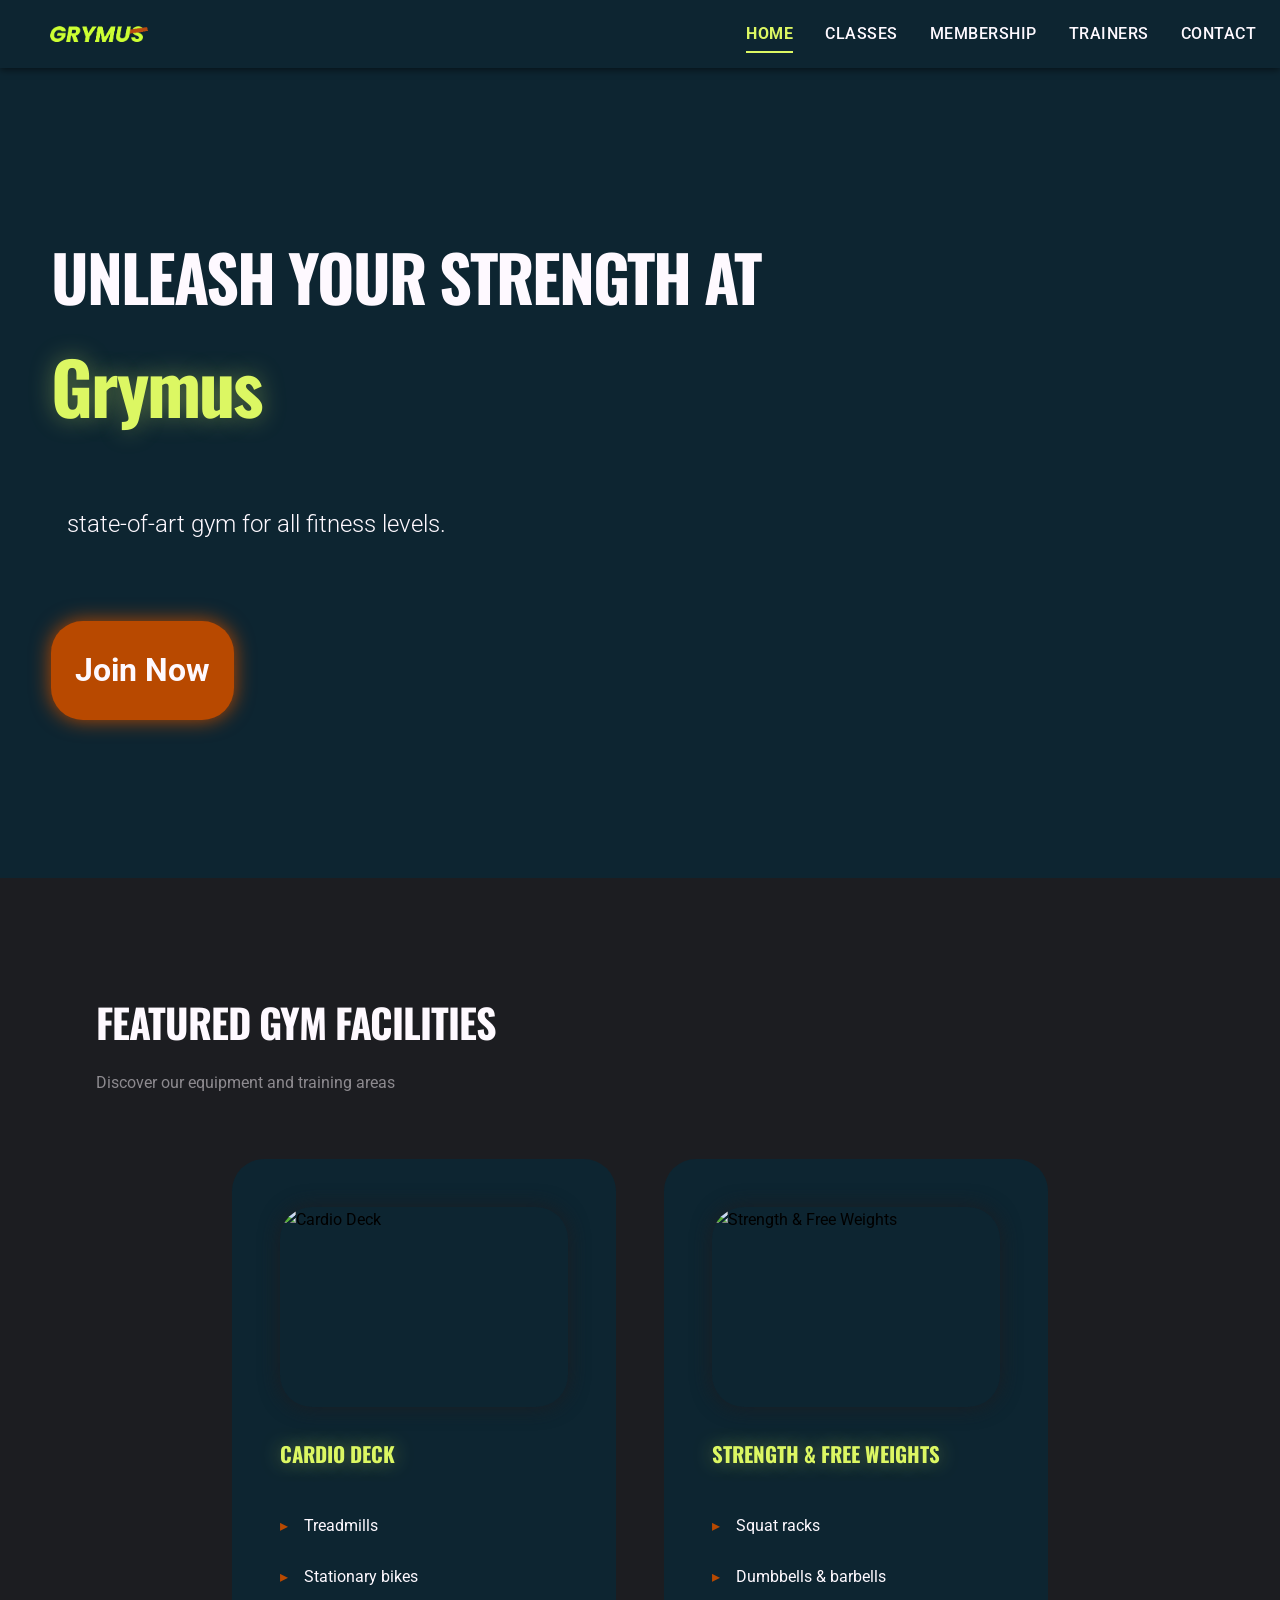
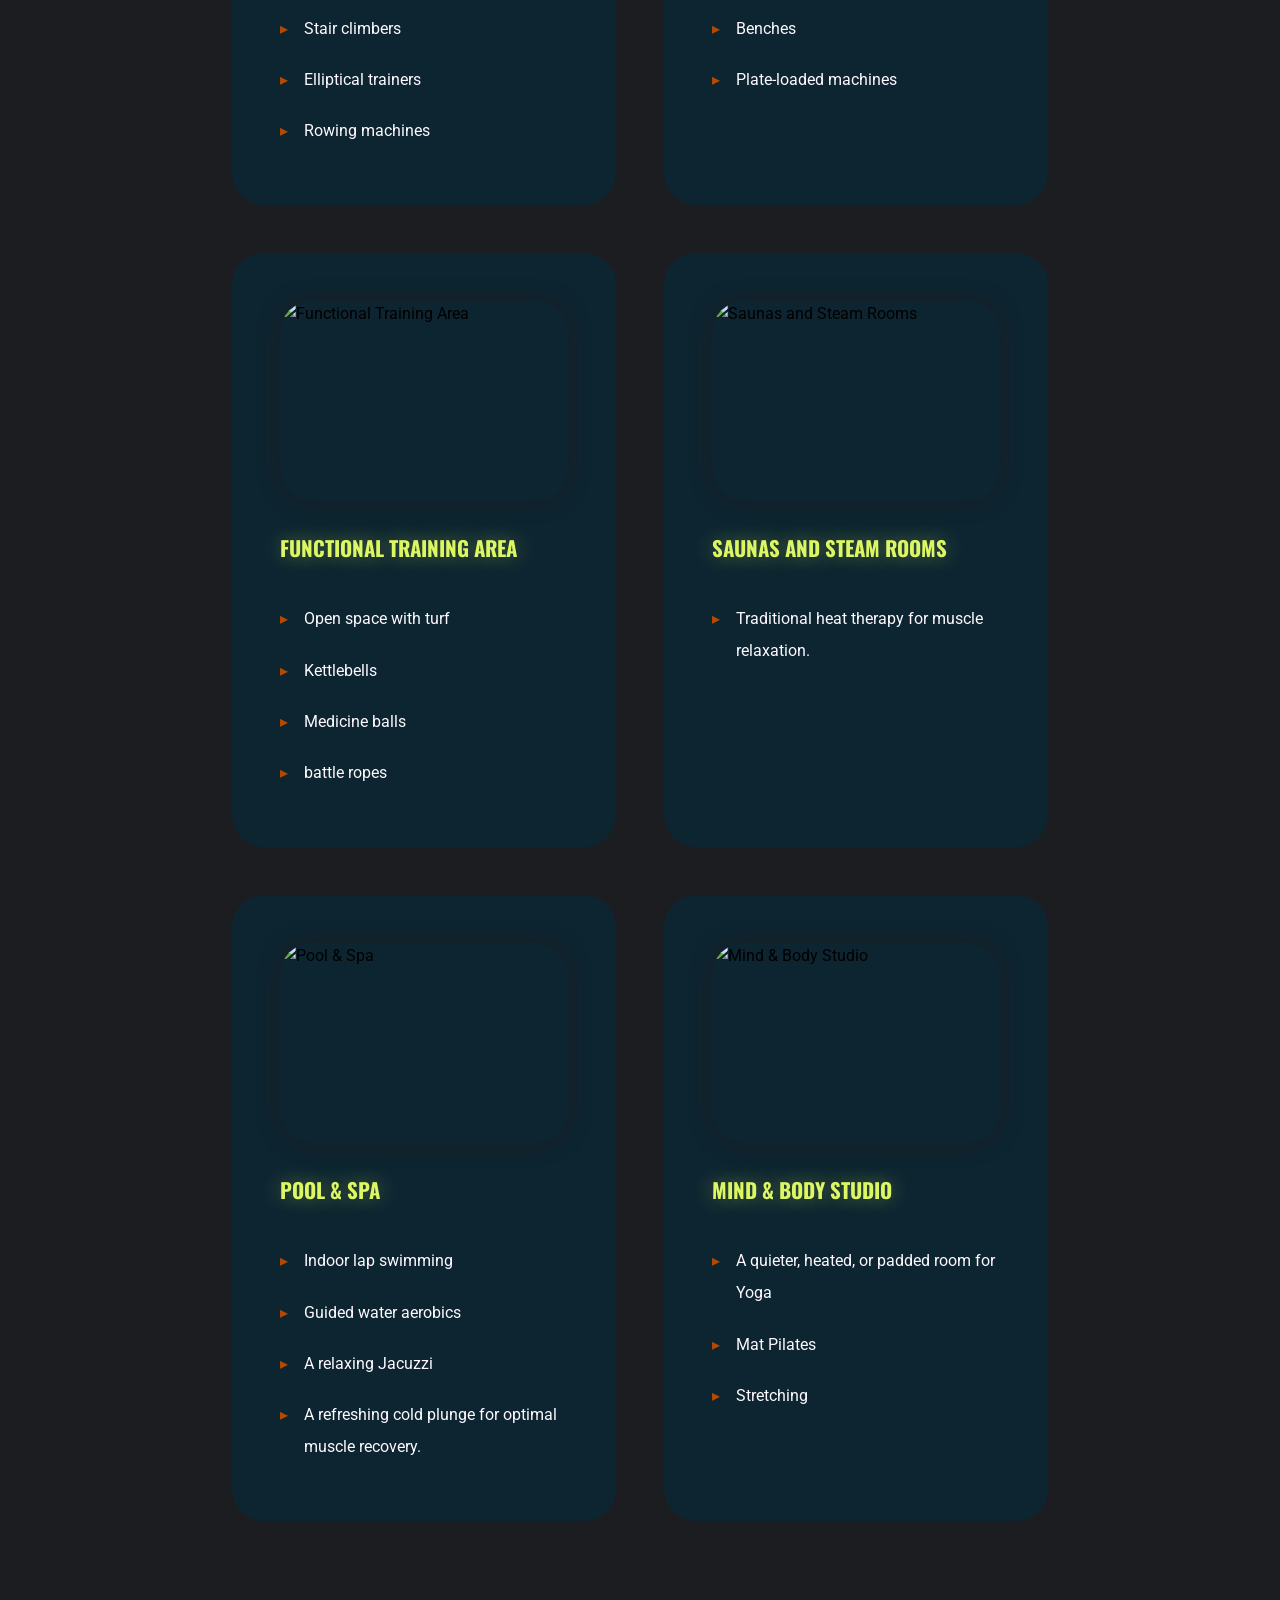
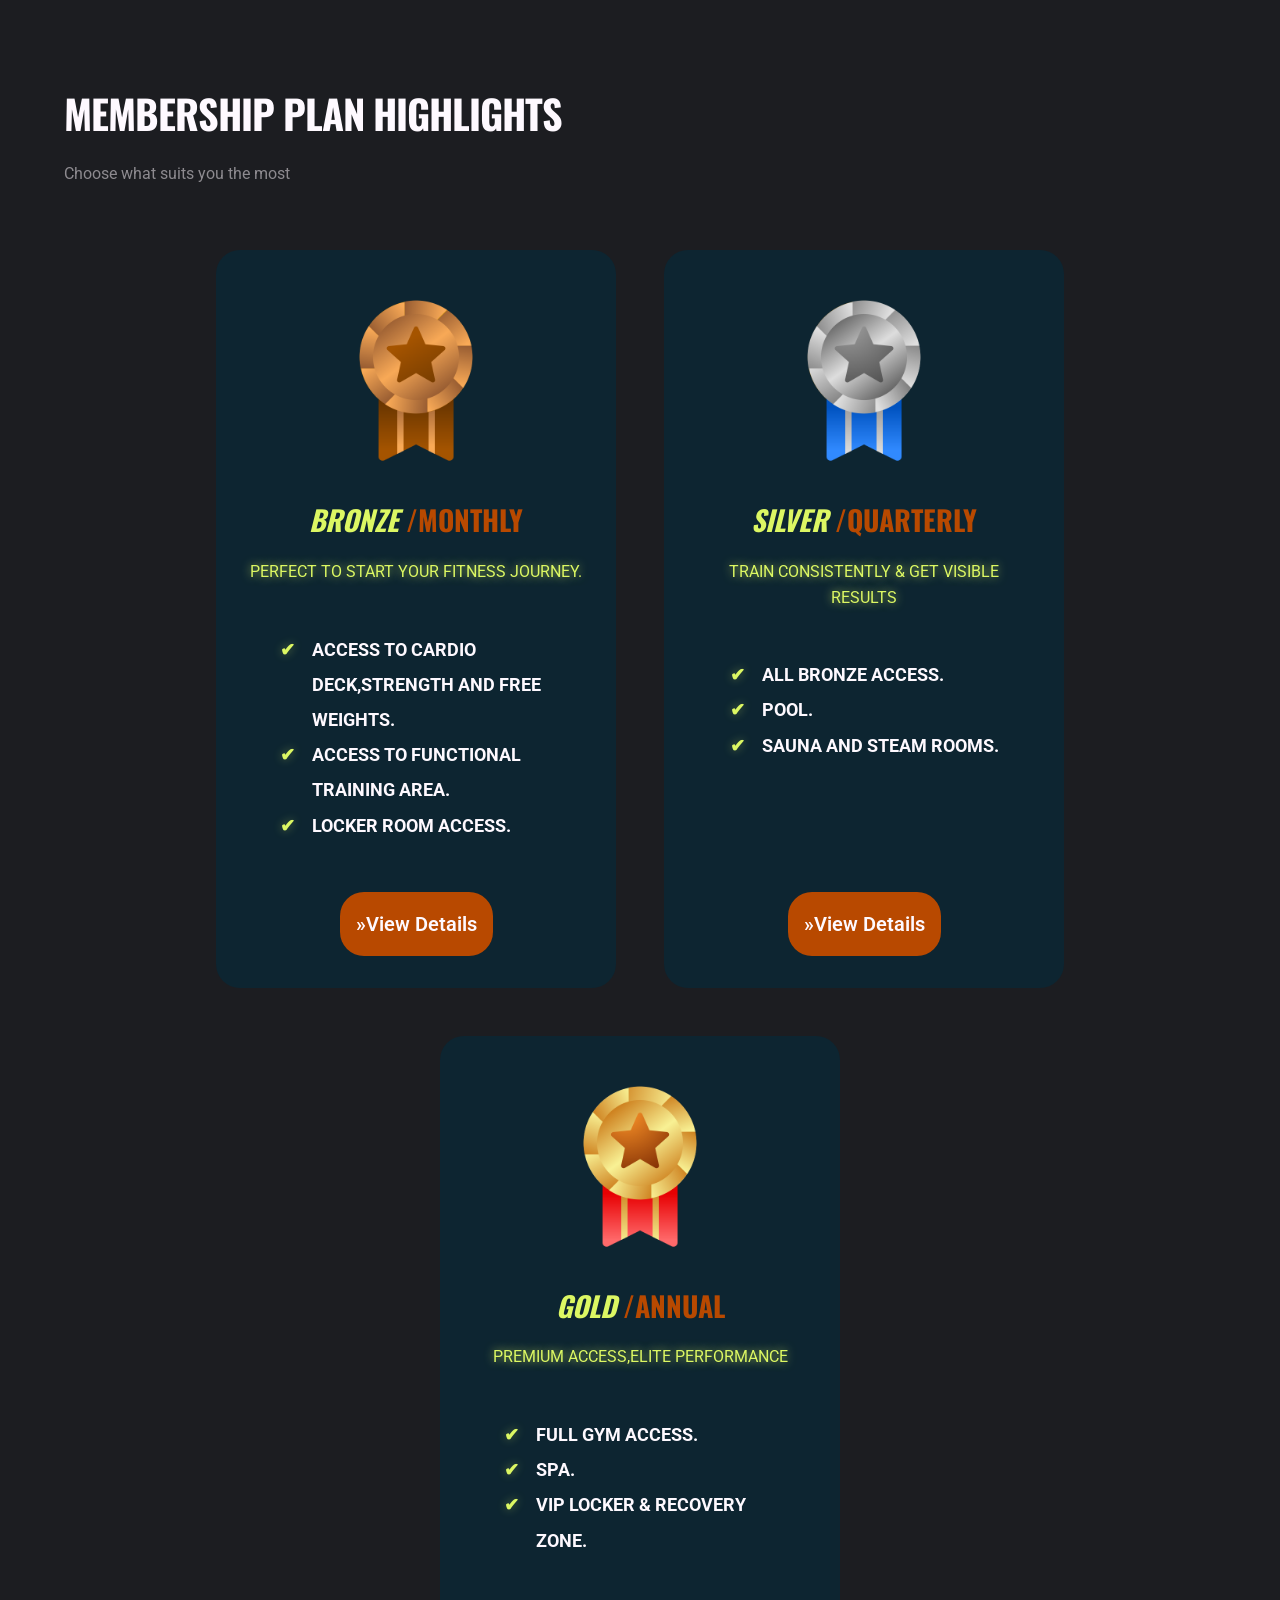
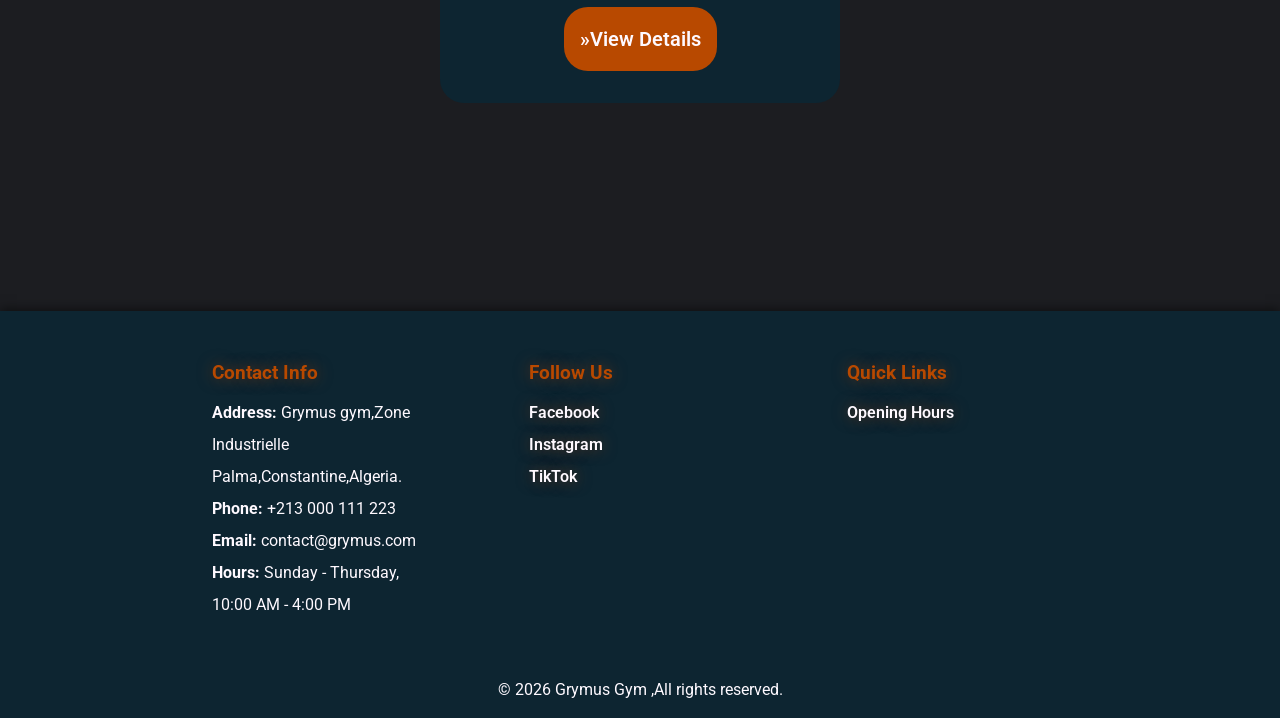
==== commit 75a521ce: "Add files via upload" ====
--- a/index.html
+++ b/index.html
@@ -15,7 +15,7 @@
     <!--NAVIGATION BAR-->
 
     <nav>
-        <img src="imgs/logoWebDevFinal.png" alt="Grymus Logo" height="150" width="100">
+        <img src="imgs/logo.png" alt="Grymus Logo" height="150" width="100">
         <ul>
             <li><a href="index.html" class="active">Home</a></li>
             <li><a href="classes.html">Classes</a></li>
--- a/style.css
+++ b/style.css
@@ -75,6 +75,14 @@
     font-weight: 700;
     border-bottom: 2px solid var(--accent);
 }
+
+
+nav img{
+    height: auto;
+    width: 150px;
+    padding: 1.5rem;
+}
+
 
 /*hero part*/
 
@@ -556,11 +564,12 @@
 
 
 .trainer-card figure img{
-    height: 250px;
-    width: 250px;
-    border-radius:50%;
+    width: 80%;       
+    max-width: 250px; 
+    aspect-ratio: 1/1; 
+    object-fit: cover;
+    border-radius: 50%;
     box-shadow: 0 0 20px #0c0d12;
-    
 }
 
 .trainer-card figcaption{
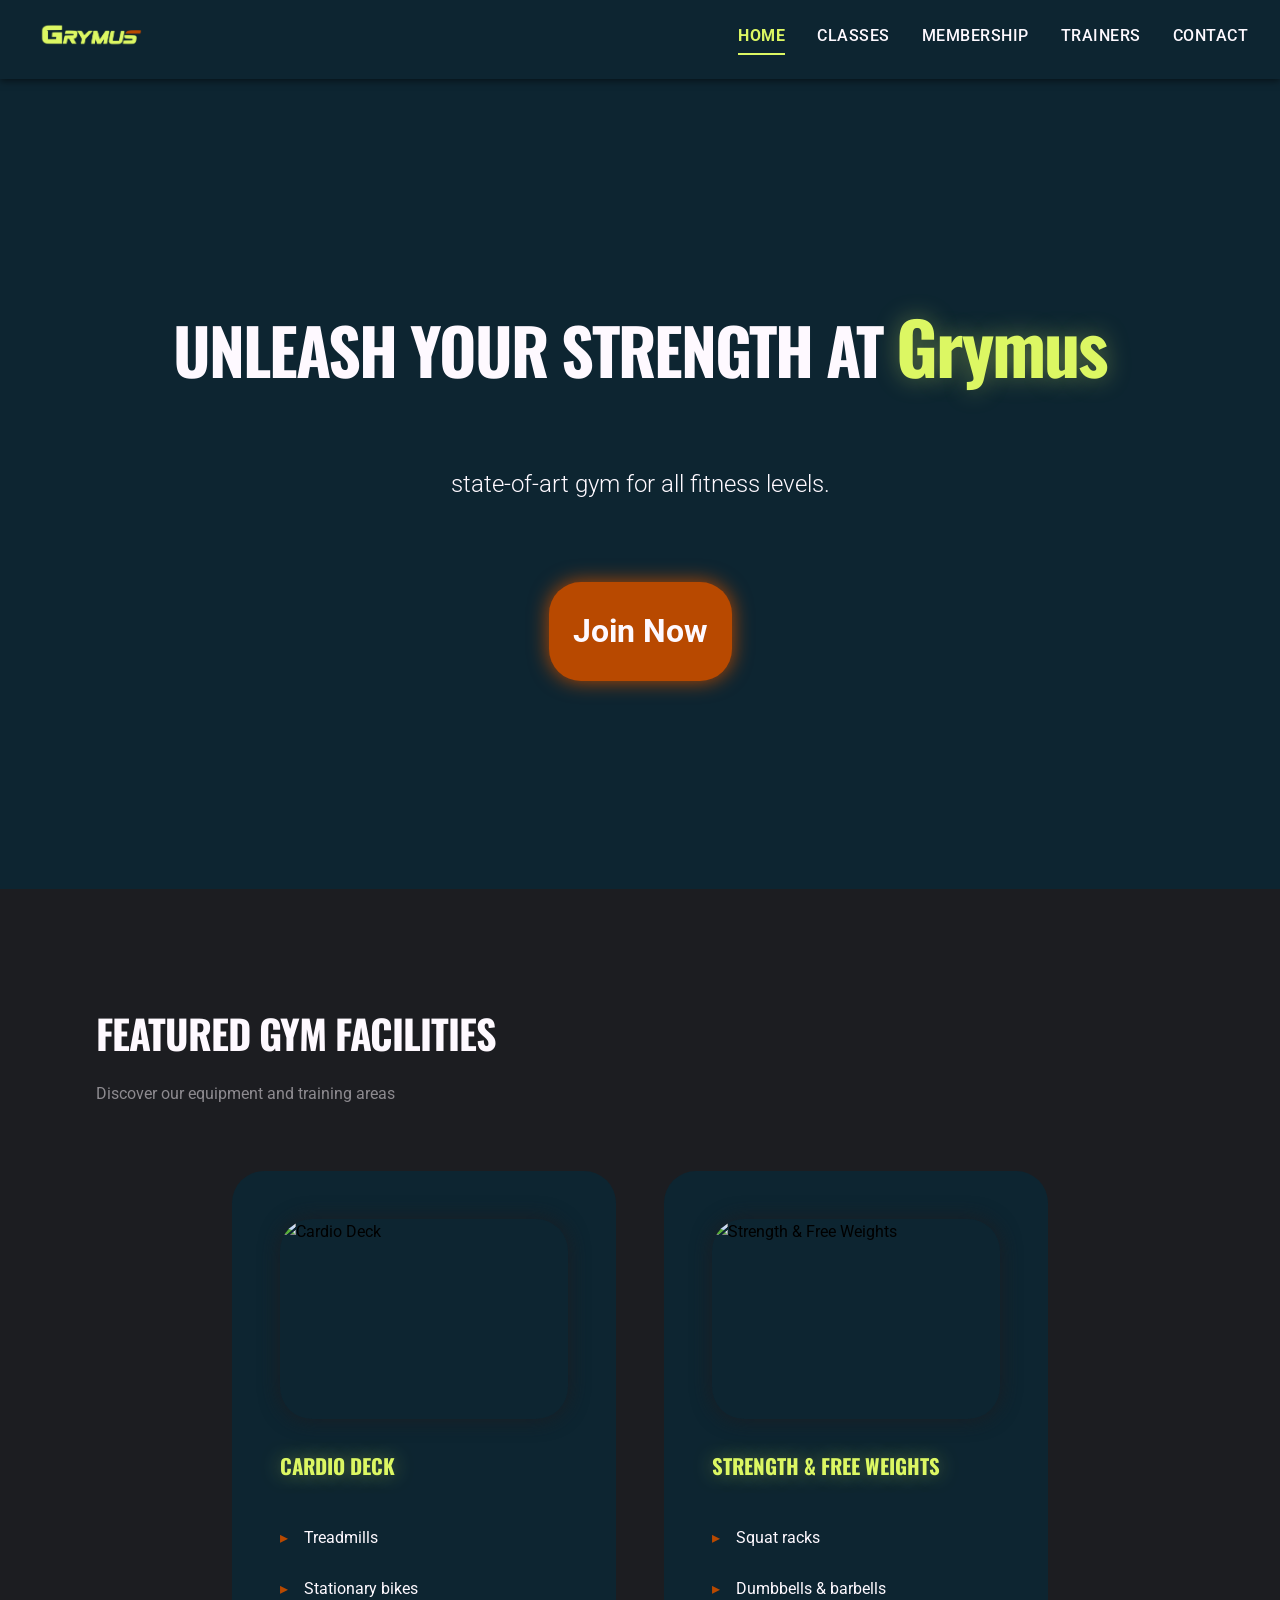
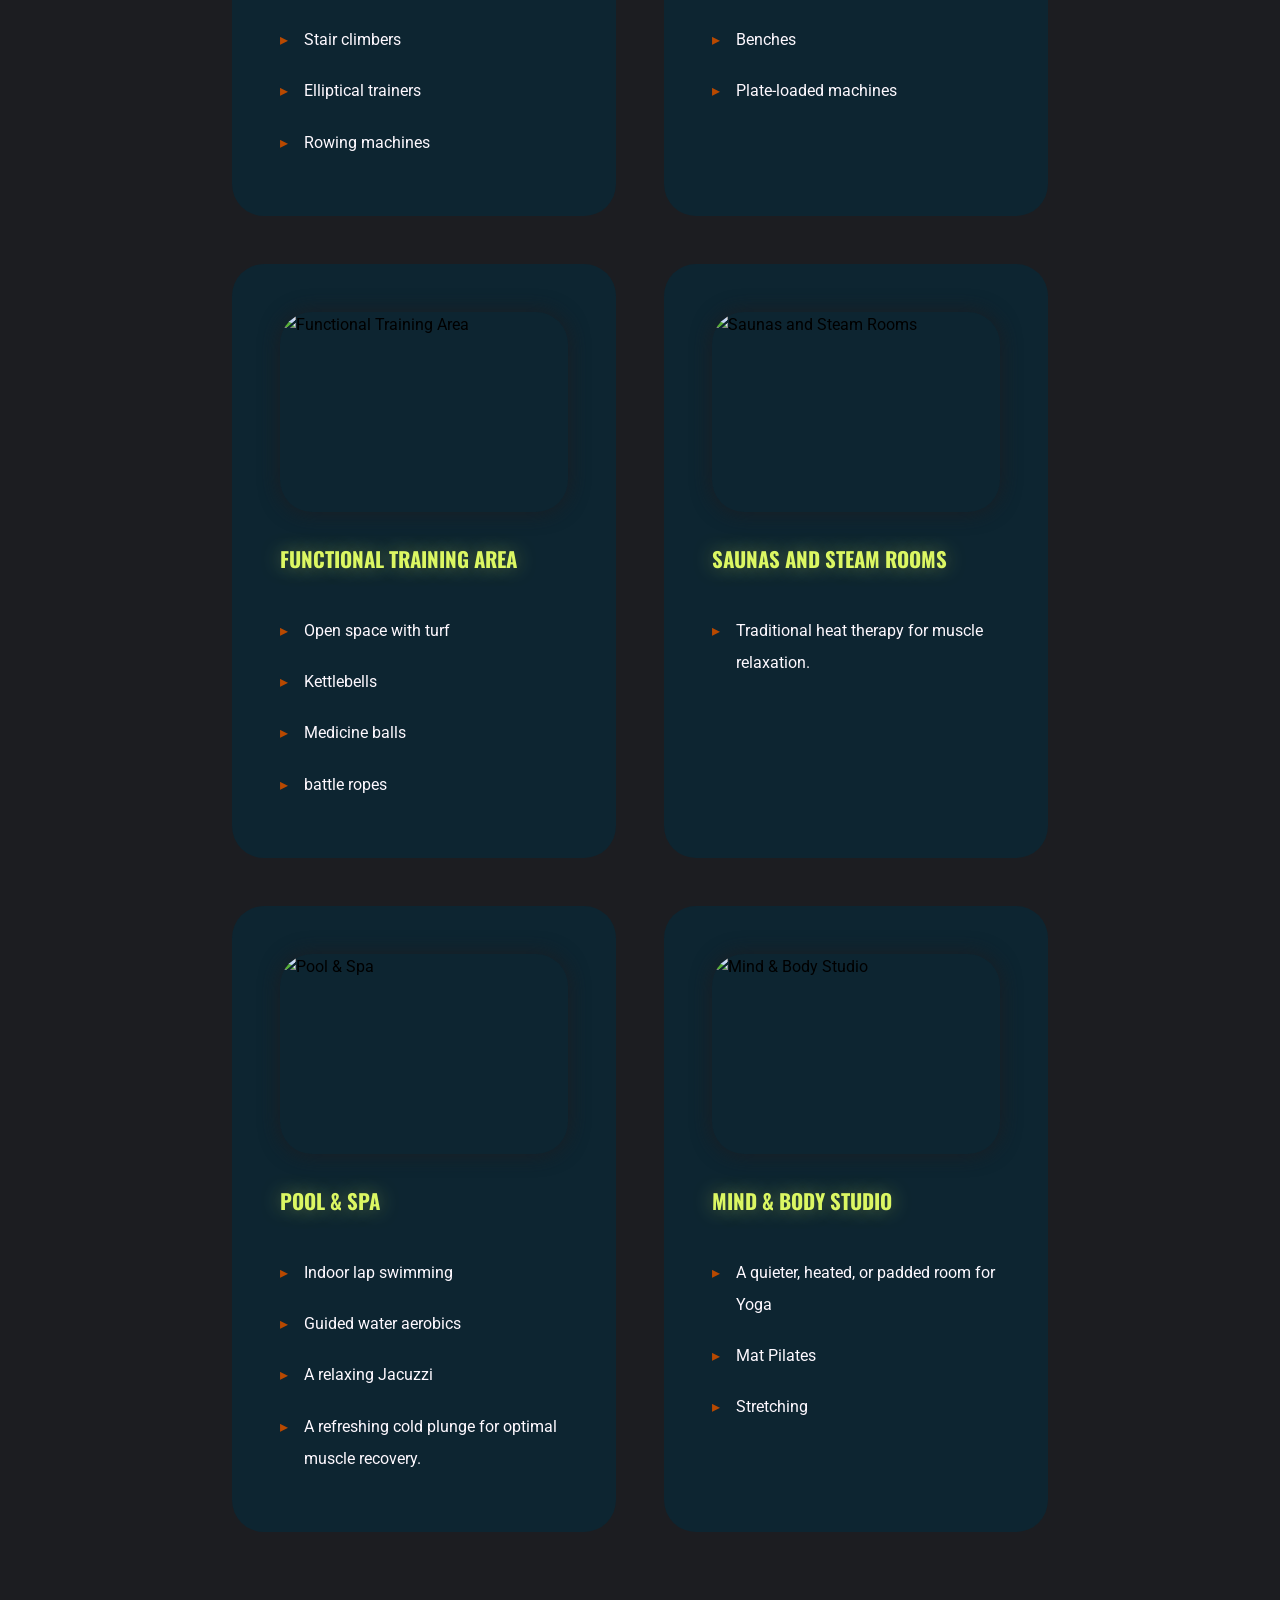
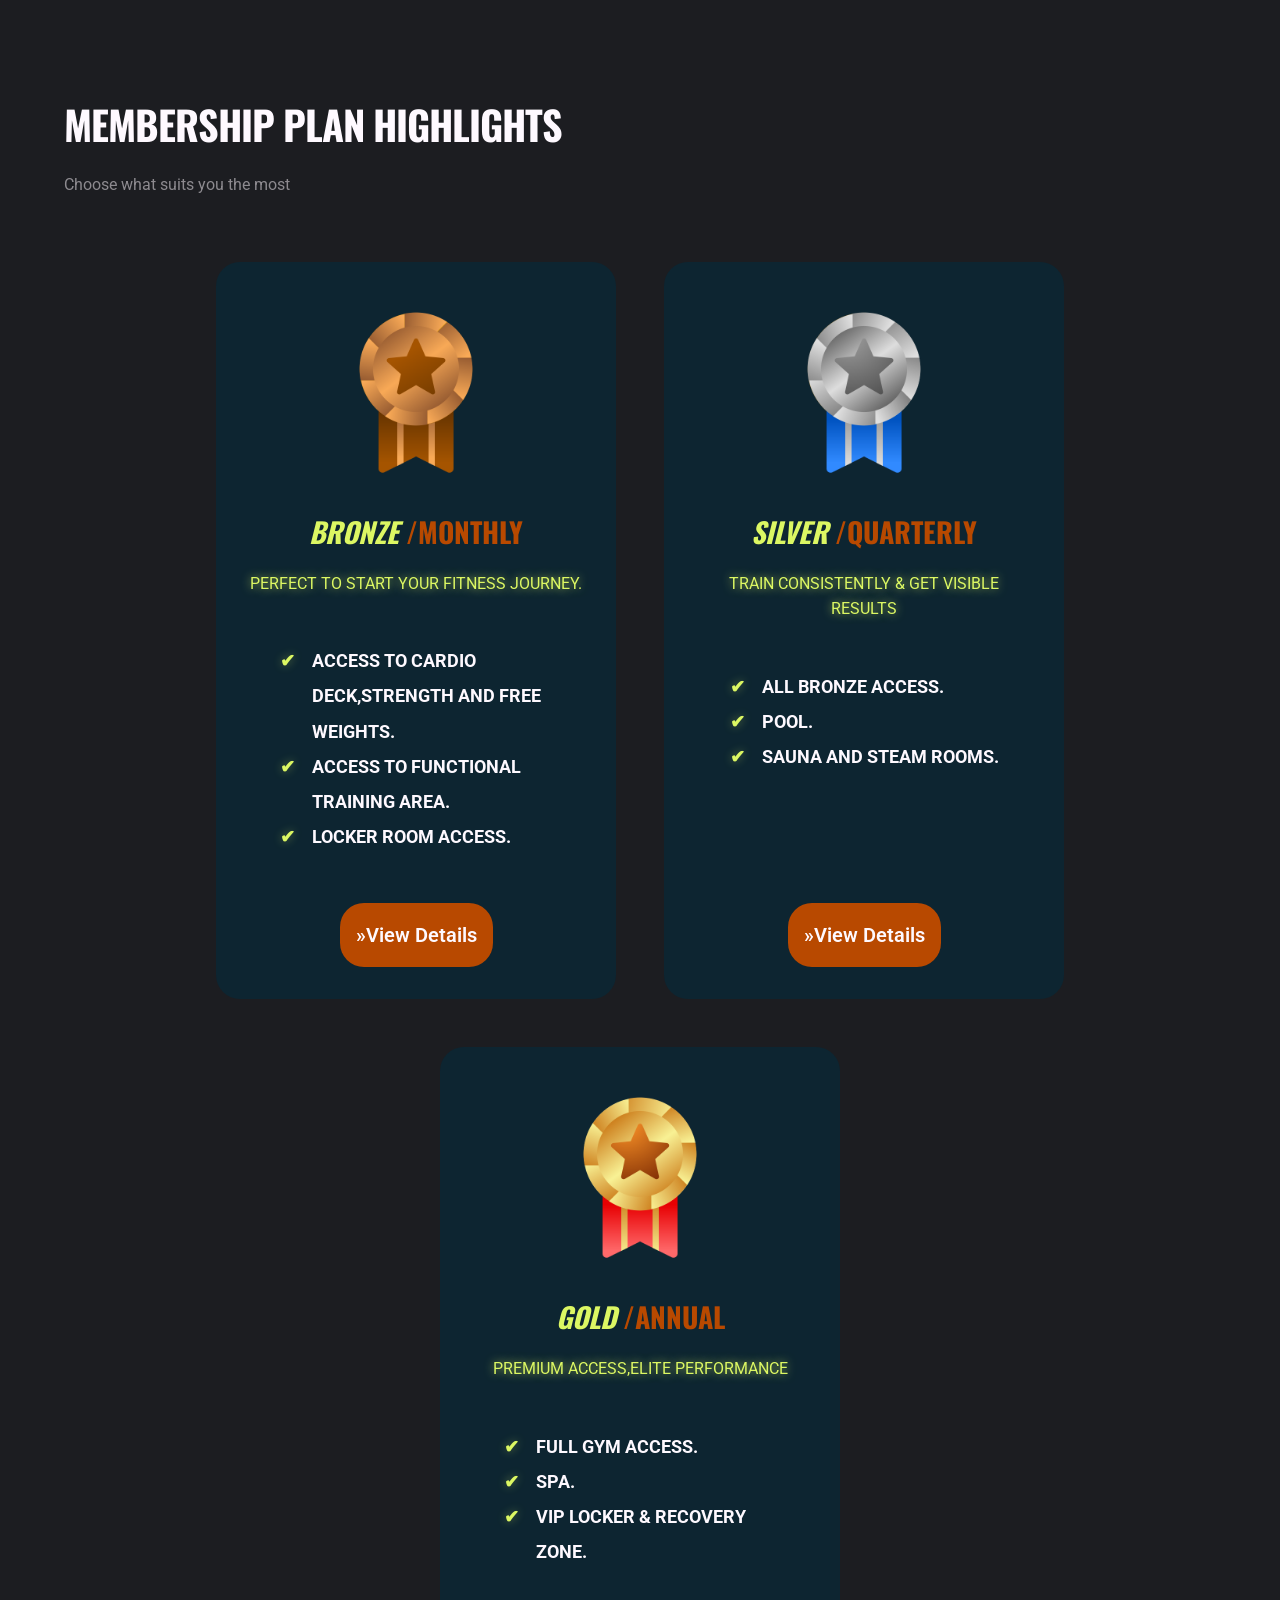
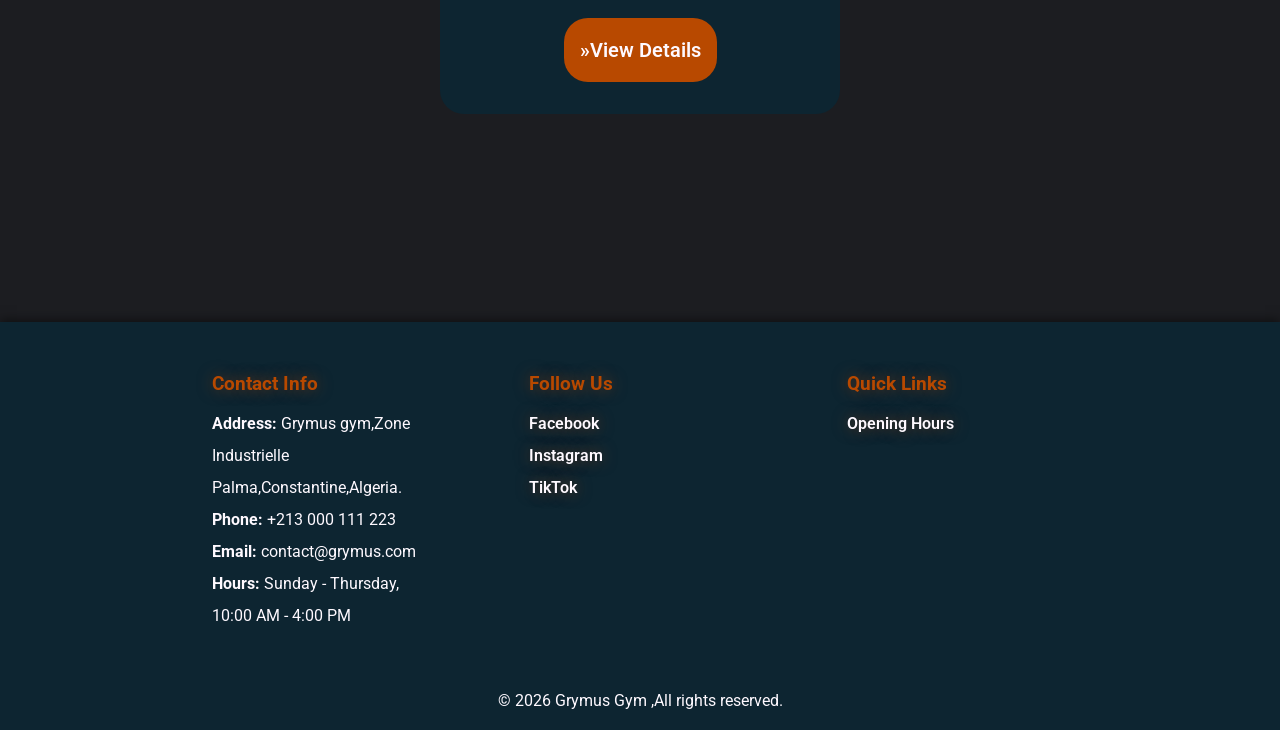
==== commit d0f7c507: "Add files via upload" ====
--- a/index.html
+++ b/index.html
@@ -29,7 +29,7 @@
     <!--HERO SECTION-->
 
     <header id="hero">
-        <h1>UNLEASH YOUR STRENGTH AT<br><span>Grymus</span></h1>
+        <h1>UNLEASH YOUR STRENGTH AT <span>Grymus</span></h1>
         <p>state-of-art gym for all fitness levels.</p>
         <a href="membership.html">Join Now</a>
     </header>
@@ -43,7 +43,7 @@
            <p>Discover our equipment and training areas</p>
            <div id="gym-facilities-cards">
               <div class="gym-facility-card">
-                  <img src="https://media.istockphoto.com/id/927519746/photo/treadmill-in-fitness-room-background-with-color-tone-and-light-flare-effect.jpg?s=612x612&w=0&k=20&c=zAE_LJIpEmzmOjGNPePu9nSNcNX2QKRZBbP9vSFfZzI=" alt="Cardio Deck">
+                  <img src="https://media.istockphoto.com/id/927519746/photo/treadmill-in-fitness-room-background-with-color-tone-and-light-flare-effect.jpg?s=612x612&w=0&k=20&c=zAE_LJIpEmzmOjGNPePu9nSNcNX2QKRZBbP9vSFfZzI=" alt="Cardio Deck" loading="lazy">
                   <h3>Cardio Deck</h3>
                   <ul>
                       <li>Treadmills</li>
@@ -54,7 +54,7 @@
                   </ul>
               </div>
               <div class="gym-facility-card">
-                  <img src="https://media.istockphoto.com/id/2154202699/photo/dark-gym-interior-with-sports-equipment-empty-room-in-the-morning.jpg?s=612x612&w=0&k=20&c=Z2tt0g_VscMP0blcJk4oka7h3niwntI3UnLZR9tmR_g=" alt="Strength & Free Weights">
+                  <img src="https://media.istockphoto.com/id/2154202699/photo/dark-gym-interior-with-sports-equipment-empty-room-in-the-morning.jpg?s=612x612&w=0&k=20&c=Z2tt0g_VscMP0blcJk4oka7h3niwntI3UnLZR9tmR_g=" alt="Strength & Free Weights" loading="lazy">
                   <h3>Strength & Free Weights</h3>
                   <ul>
                       <li>Squat racks</li>
@@ -64,7 +64,7 @@
                   </ul>
               </div>
               <div class="gym-facility-card">
-                  <img src="https://media.istockphoto.com/id/1153467945/photo/barbell-dumbbells-lie-on-the-floor-against-the-background-of-the-gym-free-weight-training.jpg?s=612x612&w=0&k=20&c=XrOwjgjfifHRbbRlaYpSB_rLk-WcAwo9gfhsXMZrox0=" alt="Functional Training Area">
+                  <img src="https://media.istockphoto.com/id/1153467945/photo/barbell-dumbbells-lie-on-the-floor-against-the-background-of-the-gym-free-weight-training.jpg?s=612x612&w=0&k=20&c=XrOwjgjfifHRbbRlaYpSB_rLk-WcAwo9gfhsXMZrox0=" alt="Functional Training Area" loading="lazy">
                   <h3>Functional Training Area</h3>
                   <ul>
                       <li>Open space with turf</li>
@@ -74,12 +74,12 @@
                   </ul>
               </div>
               <div class="gym-facility-card">
-                  <img src="https://media.istockphoto.com/id/1028095390/photo/sauna-warm-image.jpg?s=612x612&w=0&k=20&c=ZC4L1G5_0noRbokfMSZhvhpzM8AME5aUBi5NC88hr_U=" alt="Saunas and Steam Rooms">
+                  <img src="https://media.istockphoto.com/id/1028095390/photo/sauna-warm-image.jpg?s=612x612&w=0&k=20&c=ZC4L1G5_0noRbokfMSZhvhpzM8AME5aUBi5NC88hr_U=" alt="Saunas and Steam Rooms" loading="lazy">
                   <h3>Saunas and Steam Rooms</h3>
                   <ul><li>Traditional heat therapy for muscle relaxation.</li></ul>
               </div>
               <div class="gym-facility-card">
-                  <img src="https://media.istockphoto.com/id/2132093423/photo/swimming-pool-in-modern-hotel-spa-and-wellness-center.jpg?s=612x612&w=0&k=20&c=H6TdayFD9tNXcVesxHJTuNpxEIC56WXoMiv799YXS_w=" alt="Pool & Spa">
+                  <img src="https://media.istockphoto.com/id/2132093423/photo/swimming-pool-in-modern-hotel-spa-and-wellness-center.jpg?s=612x612&w=0&k=20&c=H6TdayFD9tNXcVesxHJTuNpxEIC56WXoMiv799YXS_w=" alt="Pool & Spa" loading="lazy">
                   <h3>Pool & Spa</h3>
                   <ul>
                       <li>Indoor lap swimming</li>
@@ -89,7 +89,7 @@
                   </ul>
               </div>
               <div class="gym-facility-card">
-                  <img src="https://media.istockphoto.com/id/1419787020/photo/meditating-in-lotus-position.jpg?s=612x612&w=0&k=20&c=V12e5m-2KIpr7I7aTzlZpOt4hhWxwwKgz5HhbtdBuC4=" alt="Mind & Body Studio">
+                  <img src="https://media.istockphoto.com/id/1419787020/photo/meditating-in-lotus-position.jpg?s=612x612&w=0&k=20&c=V12e5m-2KIpr7I7aTzlZpOt4hhWxwwKgz5HhbtdBuC4=" alt="Mind & Body Studio" loading="lazy">
                   <h3>Mind & Body Studio</h3>
                   <ul>
                       <li>A quieter, heated, or padded room for Yoga</li>
@@ -105,7 +105,7 @@
            <p>Choose what suits you the most</p>
            <div id="membership-cards">
                <div class="membership-plan-card">
-                  <img src="imgs/bronze-medal.png" alt="Bronze Medal">
+                  <img src="imgs/bronze-medal.png" alt="Bronze Medal" loading="lazy">
                   <h3><span>Bronze</span> /Monthly</h3>
                   <p>Perfect to start your fitness journey.</p>
                   <ul>
@@ -116,7 +116,7 @@
                   <a href="membership.html">View Details</a>
               </div>
               <div class="membership-plan-card">
-                  <img src="imgs/silver-medal.png" alt="Silver Medal">
+                  <img src="imgs/silver-medal.png" alt="Silver Medal" loading="lazy">
                   <h3><span>Silver</span> /Quarterly</h3>
                   <p>Train consistently & get visible results</p>
                   <ul>
@@ -127,7 +127,7 @@
                   <a href="membership.html">View Details</a>
               </div>
               <div class="membership-plan-card">
-                  <img src="imgs/gold-medal.png" alt="Gold Medal">
+                  <img src="imgs/gold-medal.png" alt="Gold Medal" loading="lazy">
                   <h3><span>Gold</span> /Annual</h3>
                   <p>Premium access,elite performance</p>
                   <ul>
--- a/style.css
+++ b/style.css
@@ -34,12 +34,12 @@
     z-index: 1000;
     padding: 0 1rem;
     display: flex;
-    flex-wrap: wrap;
-    justify-content: space-between;
+    flex-direction: column;
     background-color: var(--primary);
     align-items: center;
     box-shadow: 0 2px 7px rgba(0, 0, 0, 0.504);
     max-width: 100%;
+    padding: 0 0 1.5rem 0;
 }
 
 nav ul{
@@ -47,7 +47,8 @@
     display: flex;
     flex-wrap: wrap;
     justify-content: space-between;
-    gap: 0.75rem;
+    gap: 0.5rem;
+    padding: 1rem;
 
 }
 
@@ -88,13 +89,12 @@
 
 #hero{
     height: 90vh;
-    background-attachment: fixed;
     padding: 0 4%;
     background:var(--primary);
     display: flex;
     flex-direction: column;
     justify-content: center;
-    align-items: flex-start;
+    align-items: center;
     position: relative;
     gap: 30px;
 }
@@ -109,6 +109,7 @@
 }
 
 #hero  span{
+    text-align: center;
     color: var(--accent);
     font-family: "Oswald", sans-serif;
     font-size: 2.5rem;
@@ -241,7 +242,7 @@
 }
 
 .membership-plan-card{
-    flex: 0 0 90%;
+    flex: 0 0 80%;
     text-align: center;
     background: var(--primary);
     padding: 2rem;
@@ -431,13 +432,13 @@
 
 #classes-table table,#opening-hours-table table{
     border-collapse: collapse;
-    margin: 25px 0;
     font-size: 1em;
     min-width: 400px;
     border-radius: 9px 9px 0 0;
     overflow: hidden;
     box-shadow:0 0 20px #3a3c45b1;
     transition: all 0.3s ease;
+    margin: 0 auto;
 }
 #classes-table thead tr,#opening-hours-table thead tr{
     color: var(--accent);
@@ -478,6 +479,11 @@
 #classes-table tbody tr:hover{
     box-shadow:0 0 20px #3a3c45b1;
     
+}
+
+#classes-table caption{
+    margin-bottom: 2rem;
+    font-size: 1.25rem;
 }
 
 
@@ -531,34 +537,41 @@
    margin: 2rem;
 }
 
+.trainer-card{
+    
+    margin: 0 auto;
+    padding: 2rem;
+    border-radius: 2rem;
+    padding: 2rem;
+    background: var(--primary);
+    box-shadow: 0 0 10px rgba(0, 0, 0, 0.255);
+    transition: all 0.3s ease;
+   
+}
+
 
 .trainer-card figure{
     width: 100%;
-    padding: 2rem;
-    border-radius: 2rem;
     display: flex;
     flex-direction: column;
     align-items: center;
     gap: 1rem;
-    background: var(--primary);
-    box-shadow: 0 0 10px rgba(0, 0, 0, 0.255);
-    margin: 1rem;
-    transition: all 0.3s ease;
-}
-
-
-
-.female figure:hover {
+    
+}
+
+
+
+.female:hover {
     transform: scale(1.01);
-    box-shadow: 0 1rem 2rem rgba(65, 65, 65, 0.277);
+    box-shadow: 0 5px 20px rgba(65, 65, 65, 0.277);
     background: linear-gradient(135deg,var(--primary) 0%,#310d2e 75%, #6E0C32  100%);
 }
 
 
-.male figure:hover {
+.male:hover {
     transform: scale(1.01);
-    box-shadow: 0 1rem 2rem rgba(65, 65, 65, 0.277);
-    background: linear-gradient(135deg,var(--primary) 0%,#18303b 50%, var(--secondary)   100%);
+    box-shadow: 0 5px 20px rgba(65, 65, 65, 0.277);
+    background: linear-gradient(135deg,var(--primary) 0%,#093434 65%, var(--secondary)  100%);
 }
 
 
@@ -788,18 +801,15 @@
 }
 
 #plan-radio{
-    display: flex;
-    flex-direction: column;
-    justify-content: space-between;
-    align-items: flex-start;
-    gap: 1rem;
+   display: flex;
+   align-items: center;
+   gap: 10px;
 }
 
 #registration-form fieldset input:focus,#contact-form input:focus,#contact-form textarea:focus{
     background-color: #dcf763c8;
+    box-shadow: 0 0 10px #b84a00ad;
     outline: none;
-    border: 3px solid var(--secondary);
-    box-shadow: inset 0 0 10px #b84a00d7;
 }
 
 #registration-form fieldset input:hover,#contact-form input:hover{
@@ -960,6 +970,610 @@
 #opening-hours-table td:hover,#opening-hours-table th:hover{
     transform: scale(1.05);
 }
+
+
+/*js*/
+
+
+.error-message{
+    color: #ff0000;
+    font-weight: bold;
+    text-shadow: 0 0 15px #ff0000;
+    margin-top: 4px;
+    font-size: 12px;
+}
+
+#terms-and-conditions .error-message,#error-plan{
+    font-size: 1.2rem;
+}
+
+
+.select-plan{
+    padding: 0.75rem 1.2rem;
+    background-color: var(--secondary);
+    border: none;
+    font-size: 1.2rem;
+    font-weight: bold;
+    border-radius: 1rem;
+    color: var(--text);
+    box-shadow: 0 0 10px #dc55178e;
+    margin: 1rem 0;
+    cursor: pointer;
+    transition: all 0.3s ease;
+}
+
+
+.select-plan:hover{
+    background-color: #8d360e;
+    transform: scaleX(1.05);
+}
+
+.membership-plan.selected{
+    border: 3px solid var(--accent);
+    box-shadow: 0 0 20px #dcf7638e;
+    background:linear-gradient(135deg,#0d2531d2 0%,#1a310dd2 50%, #dcf76333 75%,#dcf76330 100%); 
+}   
+.membership-plan.selected:hover{
+    border: 3px solid var(--accent);
+    box-shadow: 0 0 20px #dcf7638e;
+    background:linear-gradient(135deg,#0d2531d2 0%,#1a310dd2 50%, #dcf76333 75%,#dcf76330 100%); 
+}
+
+
+
+
+
+/*responsive on tablet*/
+@media (min-width: 700px){
+    #membership-plans-container{
+        grid-template-columns: repeat(2,1fr);
+        gap: 20px;
+    }
+    #hero > h1 { font-size: 3rem; }
+    #hero span  { font-size: 3.5rem; }
+    #hero > p   { font-size: 1.25rem; }
+    .gym-facility-card{ flex: 0 0 30rem; }
+    section h2  { font-size: 2rem; }
+    .page-header h1 { font-size: 2.75rem; }
+    .page-header p  { font-size: 1.25rem; }
+    .page-header { padding: 6rem 4rem; }
+    #registration-form fieldset input,
+    #contact-form input { width: 60%; }
+    iframe { width: 450px; height: 550px; }
+    nav ul { gap: 1.25rem; }
+    main { padding: 3rem 5%; }
+    #featured-gym-facilities,
+    #membership-plans { padding: 1.5rem; margin-bottom: 5rem; }
+    .page-header { padding: 6rem 4rem; }
+    #registration-form,#contact-form { padding: 2.5rem; }
+    #registration-form fieldset,
+    #contact-form fieldset { padding: 2rem; margin: 2rem 0; }
+    nav ul { gap: 1.25rem; }
+    nav li a { font-size: 0.9rem; }
+    #contact-us,#location,#opening-hours-table { font-size: 1.1rem; padding: 1.5rem; }
+    #classes-table table,
+    #opening-hours-table table { font-size: 0.85em; }
+    .trainers-cards-container{grid-template-columns: repeat(2,1fr);}
+}
+
+#valid-Form-Modal{
+   display: flex;
+   flex-direction: column;
+   gap: 0.5rem;
+   width: 50%;
+   align-items: center;
+   justify-content: center;
+}
+
+#valid-form-message{
+   display: block;
+   margin-bottom: 2rem;
+   text-align: center;
+   color: var(--accent);
+   text-shadow: 0 0 10px #dcf76382;
+   font-size: 1.5rem;
+   font-weight: bold;
+   text-transform: capitalize;
+}
+
+#mini-cart{
+    position: fixed;
+    z-index: 999;
+    bottom: 0;
+    right: 0;
+    left: 0;
+    display: flex;
+    justify-content: space-between;
+    align-items: center;
+    gap: 0.2rem;
+    transform: translateY(115%);
+    padding: 1rem;
+    background-color: var(--accent);
+    box-shadow: 0 0px 10px #dcf76373;
+    
+
+}
+
+#mini-cart.visible{
+    transform: translateY(0);
+}
+
+
+#mini-cart span{
+    color: var(--secondary);
+    font-weight: 900;
+    font-size: 1.2rem;
+    padding: 0.25rem;
+    font-family: "oswald",sans-serif;
+    text-shadow: 0 0 5px #dc551792;
+}
+
+#mini-cart strong{
+    font-weight: 1000;
+    text-transform: uppercase;
+    font-size: larger;
+    color: var(--bg);
+}
+
+
+#remove-plan-btn,#proceed-plan-btn{
+    padding: 8px 12px;
+    font-size: 0.8rem;
+    font-weight: bold;
+    border: none;
+    border-radius: 0.8rem;
+    cursor: pointer;
+    transition: all 0.3s ease;
+
+}
+#remove-plan-btn{
+    background-color: var(--secondary);
+    color: var(--text);
+}
+#proceed-plan-btn{
+    background-color: var(--text);
+    color: var(--secondary);
+}
+
+#remove-plan-btn:hover,#proceed-plan-btn:hover{
+    background-color: var(--primary);
+}
+
+
+
+#character-counter-msg{
+    margin: 0;
+    align-self: flex-end;
+    margin-right: 5px;
+    color: var(--accent);
+    text-shadow: 0 0 10px var(--accent);
+}
+
+
+
+#character-counter-msg.not-enough{
+    color: #ff0000;
+    text-shadow: 0 0 10px #ff0000;
+}
+
+#toast-notif{
+    line-height: 1;
+    padding: 1.5rem 2rem;
+    color: var(--text);
+    background: #008800;
+    margin: 0 auto;  
+    min-width: 350px;
+    border-radius: 1rem;
+    box-shadow: 0 0 8px #dcf7633b;
+    position: fixed;
+    top: 4rem;  
+    left: 6rem;  
+    z-index: 9999;
+    opacity: 0;
+    transition: all 0.3s ease;
+    
+}
+
+
+#toast-notif.show {
+    opacity: 1;
+}
+
+#toast-notif p{
+    font-weight: bold;
+    font-size: 1.2rem;
+}
+
+#toast-notif::before{
+    content: "";
+    background: url(imgs/190411.png);
+    display: inline-block;
+    background-size: contain;
+    background-repeat: no-repeat;
+    padding-bottom: 5px;
+    height: 25px;
+    width: 25px;
+}
+
+
+/*classes js*/
+
+
+#filters{
+    display: flex;
+    flex-wrap: wrap;
+    align-items: center;
+    gap: 0.75rem;
+    margin-bottom: 1.5rem;
+}
+
+.filter-label{
+    display: inline-flex;
+    align-items: center;
+    gap: 0.4rem;
+    color: var(--accent);
+    font-family: "Oswald", sans-serif;
+    font-size: 1rem;
+    font-weight: 700;
+    text-transform: uppercase;
+    letter-spacing: 0;
+    white-space: nowrap;
+}
+
+.cute-mark{
+    display: inline-flex;
+    align-items: center;
+    justify-content: center;
+    width: 1.25rem;
+    height: 1.25rem;
+    border-radius: 50%;
+    background: var(--secondary);
+    color: var(--text);
+    font-size: 0.8rem;
+    line-height: 1;
+    box-shadow: 0 0 10px #b84a004f;
+}
+
+.filter-select{
+    appearance: none;
+    -webkit-appearance: none;
+    -moz-appearance: none;
+    padding: 0.7rem 2.5rem 0.7rem 1rem;
+    border: 1px solid var(--secondary);
+    border-radius: 999px;
+    background-color: var(--primary);
+    color: var(--text);
+    font-weight: 700;
+    letter-spacing: 0;
+    cursor: pointer;
+    box-shadow: 0 0 0 transparent;
+    transition: all 0.2s ease;
+    background-image:
+        linear-gradient(45deg, transparent 50%, var(--accent) 50%),
+        linear-gradient(135deg, var(--accent) 50%, transparent 50%);
+    background-position:
+        calc(100% - 18px) 50%,
+        calc(100% - 12px) 50%;
+    background-size: 6px 6px, 6px 6px;
+    background-repeat: no-repeat;
+}
+
+.filter-select:hover{
+    border-color: var(--accent);
+    box-shadow: 0 0 10px #dcf76340;
+}
+
+.filter-select:focus{
+    outline: none;
+    border-color: var(--accent);
+    box-shadow: 0 0 0 3px #dcf76333;
+}
+
+#dayFilter{
+    display: flex;
+    flex-wrap: wrap;
+    gap: 0.5rem;
+}
+
+.dayBtn{
+    padding: 0.55rem 0.9rem;
+    border: 1px solid var(--secondary);
+    border-radius: 999px;
+    background: var(--primary);
+    color: var(--text);
+    font-weight: 700;
+    cursor: pointer;
+    transition: all 0.2s ease;
+}
+
+.dayBtn:hover{
+    border-color: var(--accent);
+    box-shadow: 0 0 10px #dcf76340;
+}
+
+.dayBtn.active{
+    background: var(--secondary);
+    border-color: var(--accent);
+    color: var(--text);
+    box-shadow: 0 0 12px #b84a0080;
+}
+
+
+
+.sort-btn{
+    display: inline-flex;
+    align-items: center;
+    justify-content: center;
+    gap: 0.35rem;
+    width: 100%;
+    padding: 0;
+    border: 0;
+    background: transparent;
+    color: inherit;
+    font: inherit;
+    font-weight: 700;
+    text-transform: inherit;
+    letter-spacing: 0;
+    cursor: pointer;
+}
+
+.sort-btn:hover{
+    color: var(--accent);
+}
+
+.sort-btn.active{
+    color: var(--accent);
+}
+
+.sort-indicator{
+    display: inline-block;
+    min-width: 1ch;
+    color: var(--accent);
+}
+
+/*trainers js*/
+
+
+
+
+
+#trainer-search-wrap{
+    display: flex;
+    flex-wrap: wrap;
+    align-items: center;
+    gap: 0.75rem;
+    margin: 1rem 0 1.5rem 0;
+}
+
+#trainerSearch{
+    width: min(100%, 28rem);
+    padding: 0.9rem 1rem;
+    border: 1px solid var(--secondary);
+    border-radius: 999px;
+    background: var(--primary);
+    color: var(--text);
+    font: inherit;
+}
+
+#trainerSearch::placeholder{
+    color: #fef9ff9a;
+}
+
+#trainerSearch:focus{
+    outline: none;
+    border-color: var(--accent);
+    box-shadow: 0 0 0 3px #dcf76333;
+}
+
+#no-trainers{
+    color: var(--text);
+    font-family: "Oswald", sans-serif;
+    font-size: 1.2rem;
+    margin: 1rem 0;
+}
+
+
+
+
+
+
+.trainers-cards-container{
+   display: grid;
+   grid-template-columns: 1fr;
+   gap: 1.5rem;
+   margin: 2rem;
+}
+
+.trainer-card{
+    
+    margin: 0 auto;
+    padding: 2rem;
+    border-radius: 2rem;
+    padding: 2rem;
+    background: var(--primary);
+    box-shadow: 0 0 10px rgba(0, 0, 0, 0.255);
+    transition: all 0.3s ease;
+    cursor: pointer;
+   
+}
+
+.trainer-card figure{
+    width: 100%;
+    display: flex;
+    flex-direction: column;
+    align-items: center;
+    gap: 1rem;
+    
+}
+
+
+
+.female:hover {
+    transform: scale(1.01);
+    box-shadow: 0 5px 20px rgba(65, 65, 65, 0.277);
+    background: linear-gradient(135deg,var(--primary) 0%,#310d2e 75%, #6E0C32  100%);
+}
+
+
+.male:hover {
+    transform: scale(1.01);
+    box-shadow: 0 5px 20px rgba(65, 65, 65, 0.277);
+    background: linear-gradient(135deg,var(--primary) 0%,#093434 65%, var(--secondary)  100%);
+}
+
+
+
+.trainer-card figure img{
+    width: 80%;       
+    max-width: 250px; 
+    aspect-ratio: 1/1; 
+    object-fit: cover;
+    border-radius: 50%;
+    box-shadow: 0 0 20px #0c0d12;
+}
+
+.trainer-card figcaption{
+    text-decoration: none;
+    color: var(--text);
+    font-weight: 500;    
+
+}
+img[alt="trainer picture"]{
+    font-size: 0.5em;
+    text-align: center;
+    color: var(--accent);
+    font-weight: bold;
+    text-transform: uppercase;
+    
+}
+
+.trainer-card figcaption .title{
+    font-weight: bold;
+    color: var(--accent);
+    font-family: "Oswald", sans-serif;
+    font-size: 20px;
+    text-decoration: underline;
+    text-decoration-style: wavy;
+    text-decoration-color: #dcf7639a;
+    text-decoration-skip-ink: all ;
+}
+
+.trainer-card figcaption a{
+    text-decoration: none;
+    color: var(--text);
+    font-family: "Oswald" , sans-serif;
+    font-size: 35px;
+    display: block;
+    text-align: center;
+    margin-bottom: 1rem;
+    text-shadow: 0 0 10px var(--text);
+    transition: all 0.3s ease;
+}
+
+.trainer-card figcaption a:hover{
+    color: var(--secondary);
+    text-align: center;
+    margin-bottom: 1rem;
+    text-shadow: 0 0 5px var(--secondary);
+
+}
+
+.trainer-modal{
+    position: fixed;
+    inset: 0;
+    display: grid;
+    place-items: center;
+    padding: 1rem;
+    background: rgba(13, 37, 49, 0.82);
+    z-index: 2000;
+}
+
+.trainer-modal[hidden]{
+    display: none;
+}
+
+.trainer-modal-panel{
+    position: relative;
+    width: min(100%, 42rem);
+    max-height: 90vh;
+    overflow: auto;
+    padding: 1.5rem;
+    border-radius: 1.25rem;
+    background: var(--primary);
+    box-shadow: 0 0 30px rgba(0, 0, 0, 0.45);
+    color: var(--text);
+}
+
+.trainer-modal-panel img{
+    width: 100%;
+    max-height: 280px;
+    object-fit: cover;
+    border-radius: 1rem;
+    margin-bottom: 1rem;
+}
+
+.trainer-modal-panel h3{
+    font-family: "Oswald", sans-serif;
+    font-size: 2rem;
+    color: var(--accent);
+    margin-bottom: 0.5rem;
+}
+
+.trainer-modal-panel h4{
+    font-family: "Oswald", sans-serif;
+    color: var(--accent);
+    margin: 1rem 0 0.5rem;
+}
+
+.trainer-modal-panel ul{
+    margin-left: 1.25rem;
+    line-height: 1.8;
+}
+
+.modal-close{
+    position: absolute;
+    top: 0.5rem;
+    right: 0.75rem;
+    border: 0;
+    background: transparent;
+    color: var(--text);
+    font-size: 2rem;
+    cursor: pointer;
+}
+
+body.modal-open{
+    overflow: hidden;
+}
+#work-with-us address a{
+    font-family: "Oswald" , sans-serif;
+    font-style: italic;
+    color: var(--secondary);
+    text-decoration: none;
+    font-size: 1.5rem;
+    font-weight: 700;
+
+}
+
+#work-with-us address a:hover{
+    color: var(--text);
+    transition: all 0.2s ease;
+
+}
+
+
+
+
+
+
+
+
+
+
+
+
+
+
+
 
 /*responsive on desktop*/
 @media (min-width: 1024px){
@@ -988,7 +1602,7 @@
     #registration-form fieldset,#contact-form fieldset { padding: 3rem; margin: 3rem 0; }
     #contact-form textarea { width: 300px; height: 300px; }
     #registration-form fieldset input,#contact-form input { width: 60%; }
-    nav { padding: 0 1.5rem; }
+    nav { flex-direction: row;flex-wrap: nowrap;justify-content: space-between;align-items: center; padding: 0 1rem 0.5rem 1rem; }
     nav ul { gap: 2rem; flex-wrap: nowrap; }
     nav li a { font-size: 1rem; }
     #contact-us,#location,#opening-hours-table { font-size: 1.2rem; padding: 2rem; }
@@ -1003,36 +1617,3 @@
     #contact-form-and-info{flex-direction:row;flex-wrap:wrap;justify-content: center;align-items: stretch;gap: 3rem;}
 }
 
-
-/*responsive on tablet*/
-@media (min-width: 768px)and(max-width: 1023px){
-    #membership-plans-container{
-        grid-template-columns: repeat(2,1fr);
-    }
-    #hero > h1 { font-size: 3rem; }
-    #hero span  { font-size: 3.5rem; }
-    #hero > p   { font-size: 1.25rem; }
-    .gym-facility-card{ flex: 0 0 20rem; }
-    .membership-plan-card { flex: 0 0 21rem; }
-    section h2  { font-size: 2rem; }
-    .page-header h1 { font-size: 2.75rem; }
-    .page-header p  { font-size: 1.25rem; }
-    .page-header { padding: 6rem 4rem; }
-    #registration-form fieldset input,
-    #contact-form input { width: 60%; }
-    iframe { width: 450px; height: 550px; }
-    nav ul { gap: 1.25rem; }
-    main { padding: 3rem 5%; }
-    #featured-gym-facilities,
-    #membership-plans { padding: 1.5rem; margin-bottom: 5rem; }
-    .page-header { padding: 6rem 4rem; }
-    #registration-form,#contact-form { padding: 2.5rem; }
-    #registration-form fieldset,
-    #contact-form fieldset { padding: 2rem; margin: 2rem 0; }
-    nav ul { gap: 1.25rem; }
-    nav li a { font-size: 0.9rem; }
-    #contact-us,#location,#opening-hours-table { font-size: 1.1rem; padding: 1.5rem; }
-    #classes-table table,
-    #opening-hours-table table { font-size: 0.85em; }
-    .trainers-cards-container{grid-template-columns: repeat(2,1fr);}
-}
